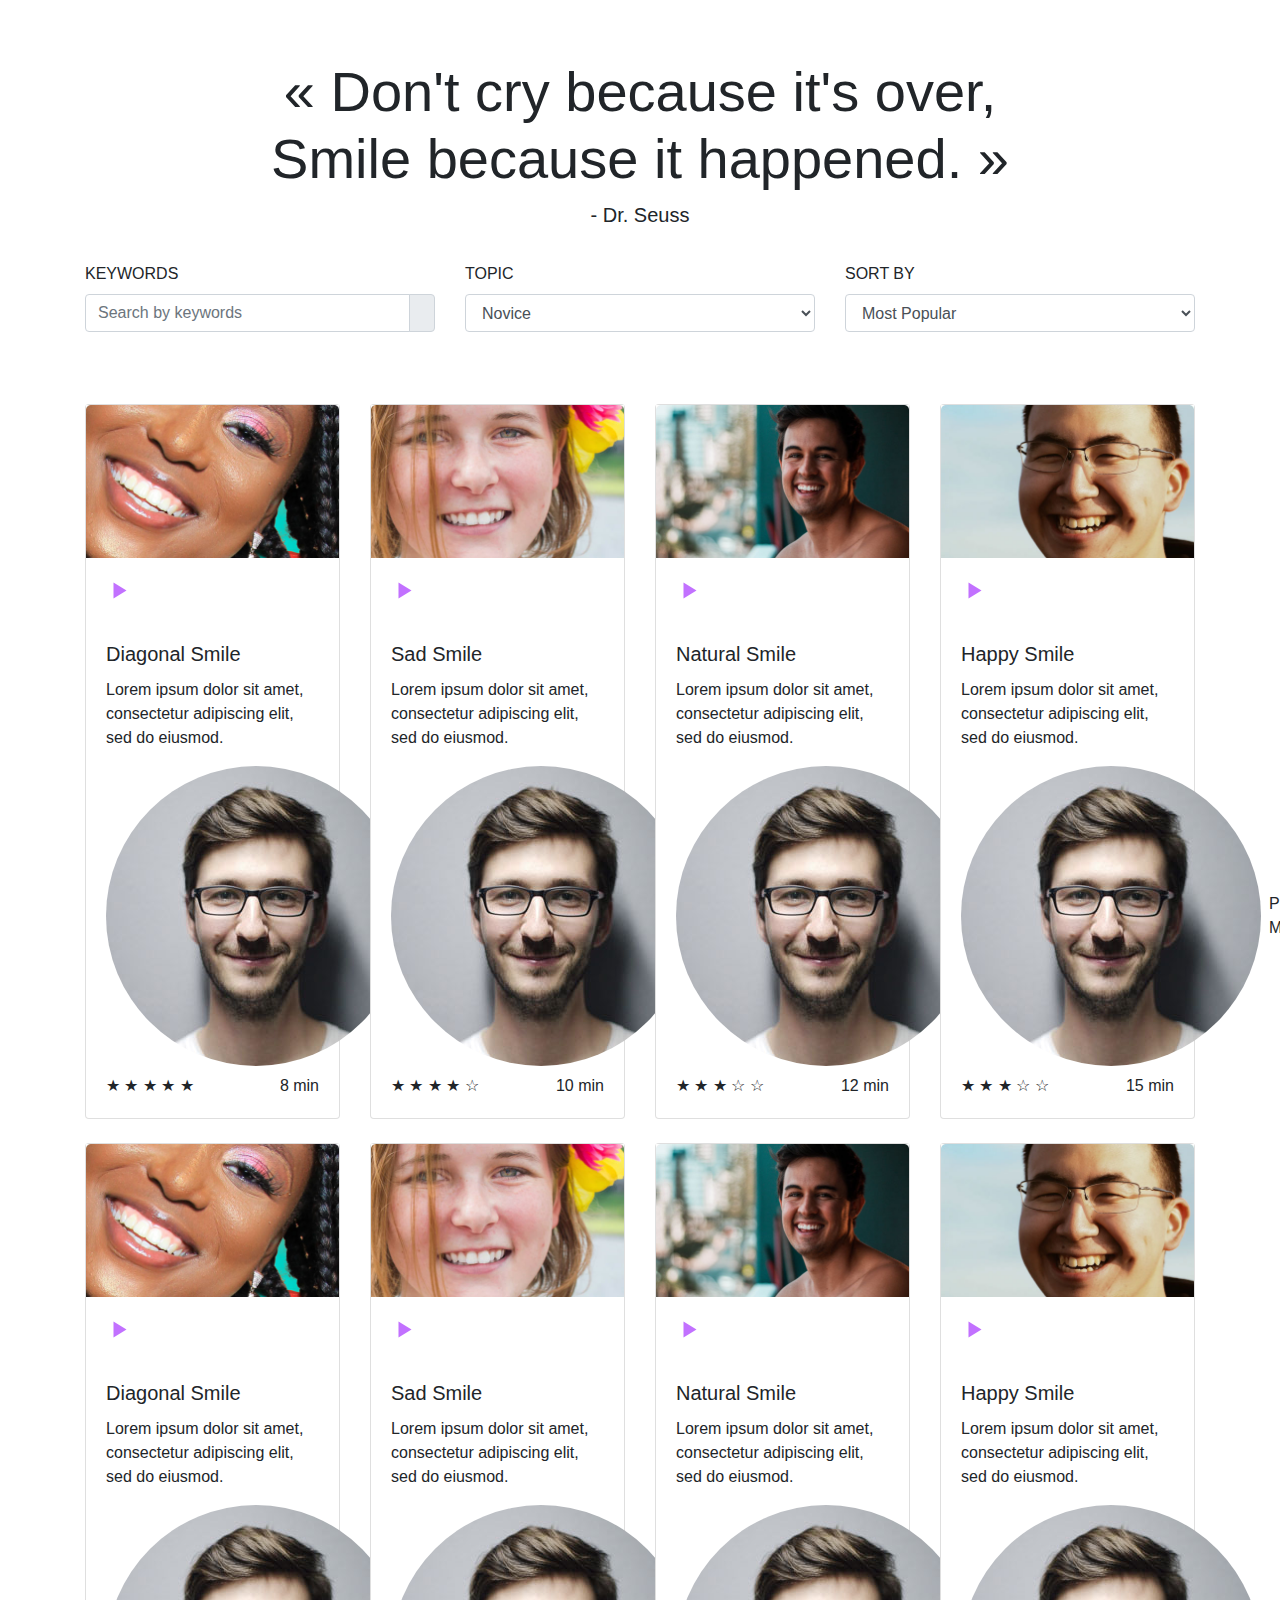
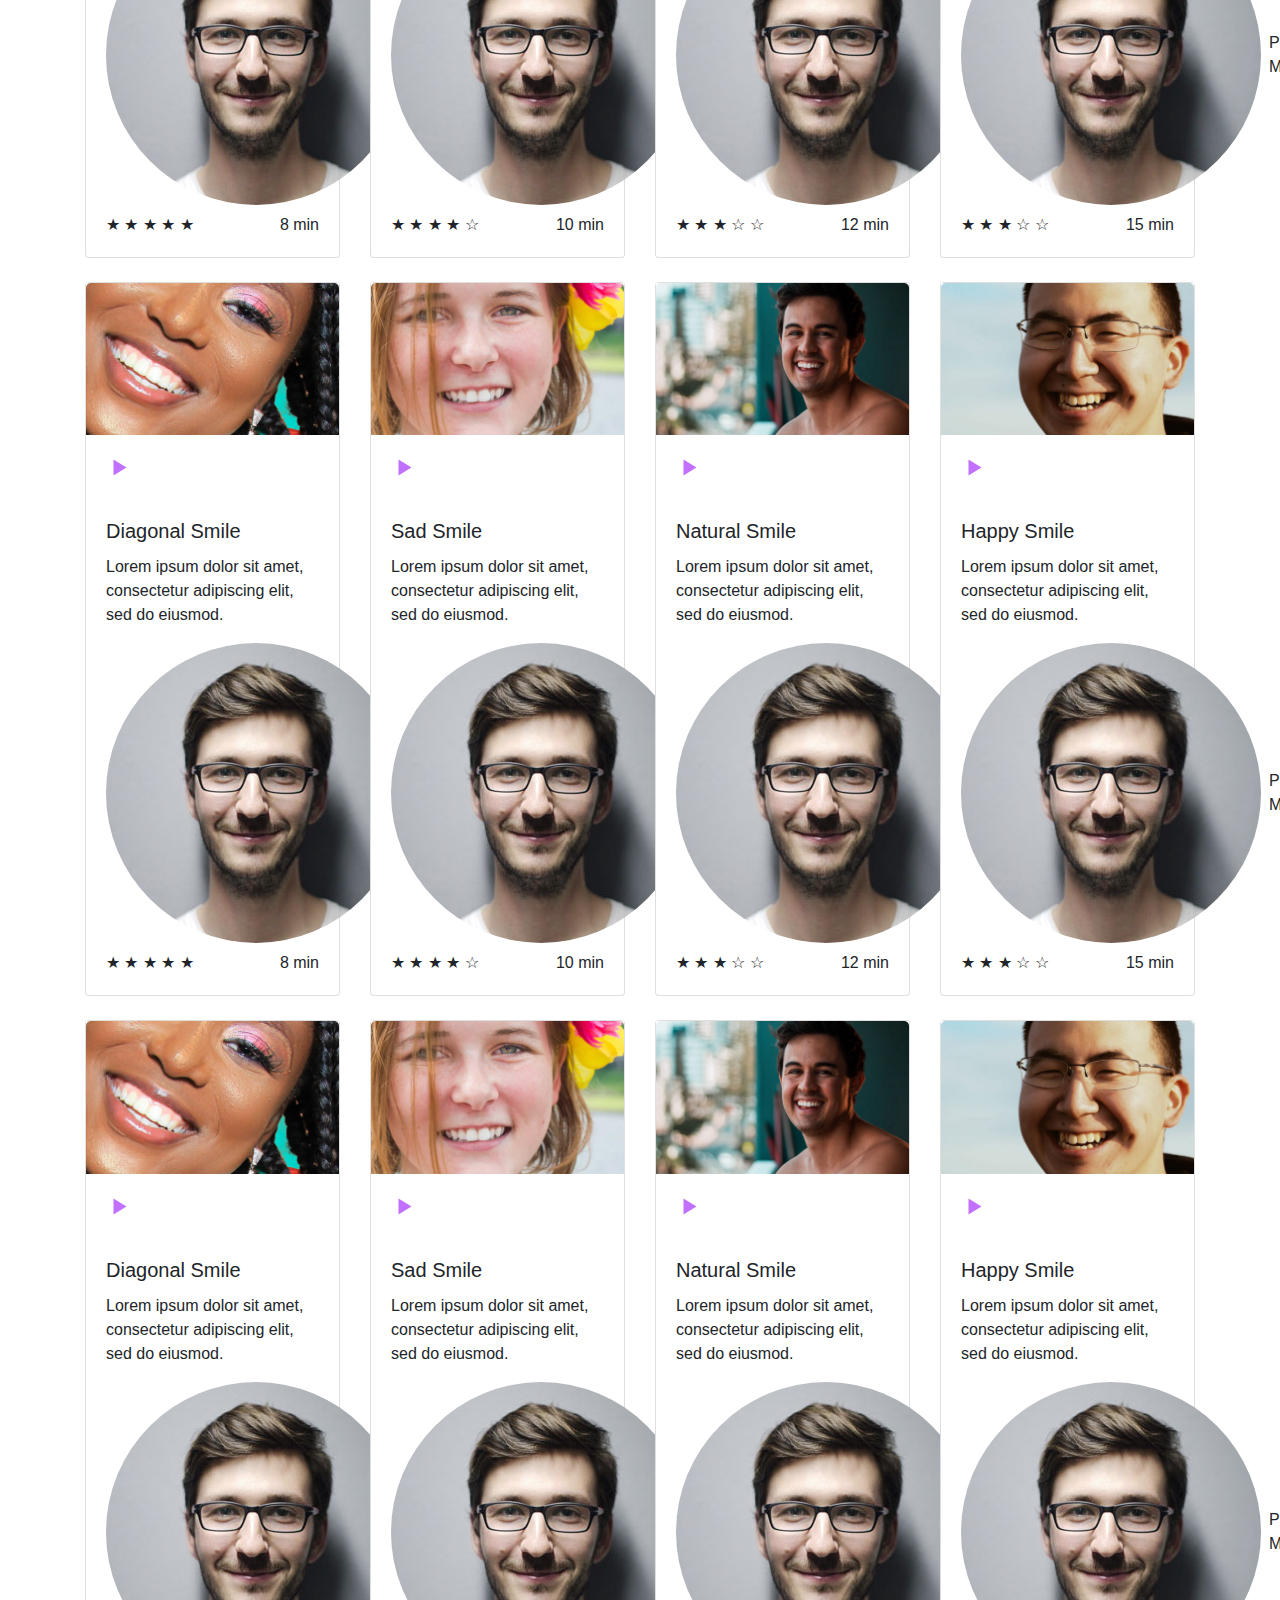
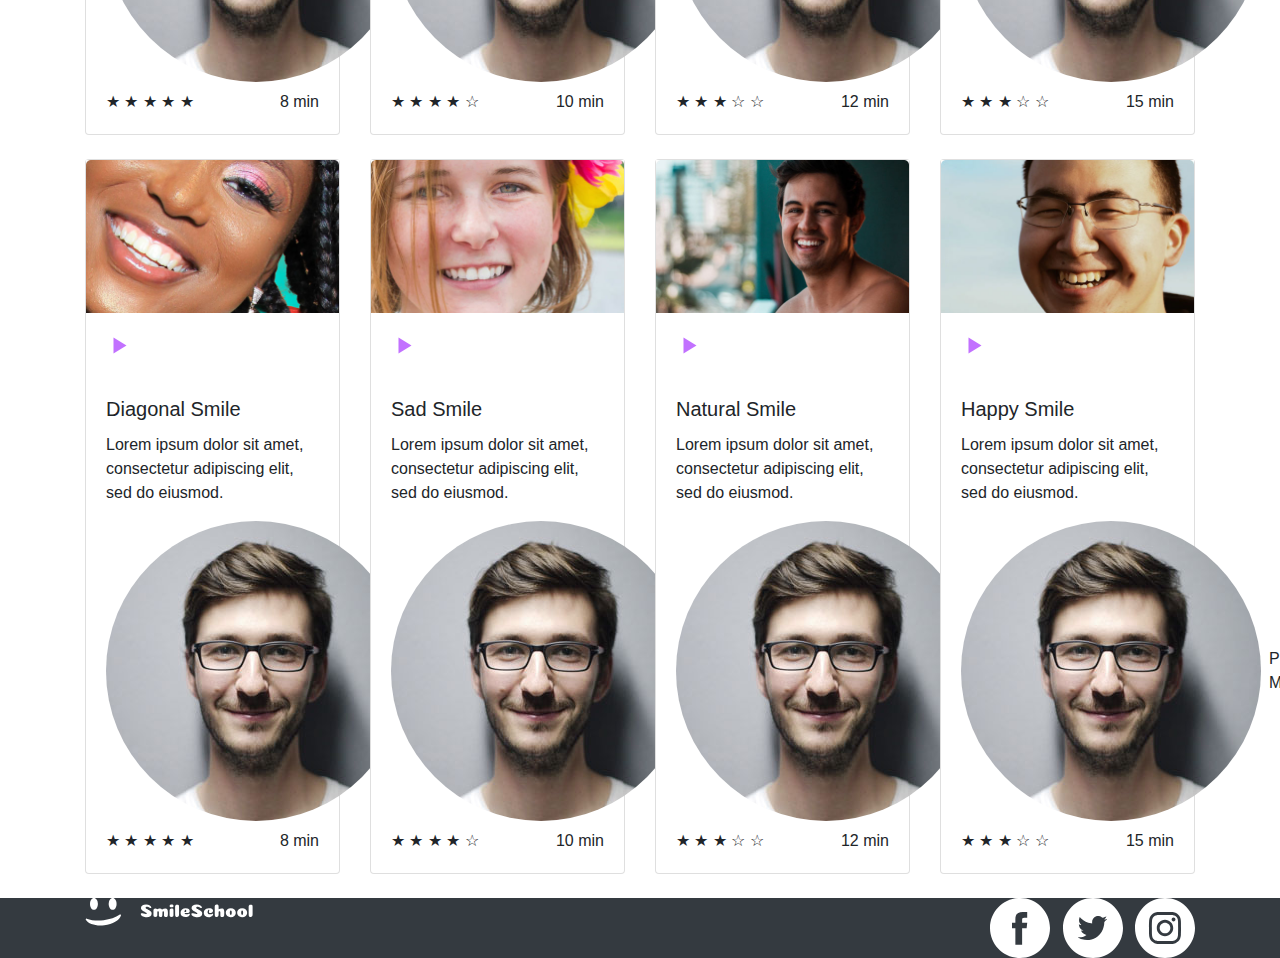
==== courses.html @ 04b97033 "updated index, css, and pricing page" ====
<!DOCTYPE html>
<html lang="en">
  <head>
    <meta charset="UTF-8" />
    <meta name="viewport" content="width=device-width, initial-scale=1.0" />
    <link
      href="https://stackpath.bootstrapcdn.com/bootstrap/4.5.2/css/bootstrap.min.css"
      rel="stylesheet"
    />
    <link rel="stylesheet" href="dist/styles.css" />
    <title>Courses</title>
  </head>
  <body>
    <!-- Header Section -->
    <nav class="navbar navbar-expand-lg navbar-dark navbar-transparent w-100">
      <div class="container">
        <a class="navbar-brand" href="index.html">
          <img src="assets/img/logo.svg" alt="Logo" class="logo" />
        </a>
        <button
          class="navbar-toggler"
          type="button"
          data-toggle="collapse"
          data-target="#navbarNav"
          aria-controls="navbarNav"
          aria-expanded="false"
          aria-label="Toggle navigation"
        >
          <span class="navbar-toggler-icon"></span>
        </button>
        <div
          class="collapse navbar-collapse justify-content-end"
          id="navbarNav"
        >
          <ul class="navbar-nav">
            <li class="nav-item">
              <a class="nav-link" href="courses.html">COURSES</a>
            </li>
            <li class="nav-item">
              <a class="nav-link" href="pricing.html">PRICING</a>
            </li>
            <li class="nav-item">
              <a class="nav-link" href="login.html">LOGIN</a>
            </li>
          </ul>
        </div>
      </div>
    </nav>

    <!-- Hero Section -->
    <div class="hero-section-courses text-center">
      <div
        class="hero-background-courses"
        style="background-image: url('assets/img/courses-hero.png')"
      ></div>
      <div class="hero-content">
        <h1 class="display-4 wrap-quote">
          « Don't cry because it's over,<br class="d-none d-md-block" />
          <span class="highlight">Smile</span> because it happened. »
        </h1>
        <p class="lead">- Dr. Seuss</p>
      </div>
    </div>

    <section class="search-section py-3">
      <div class="container">
        <div class="row justify-content-center">
          <div class="col-md-4 mb-2">
            <label class="search-label text-left">KEYWORDS</label>
            <div class="input-group">
              <input
                type="text"
                class="form-control search-input"
                placeholder="Search by keywords"
              />
              <div class="input-group-append">
                <span class="input-group-text">
                  <i class="fa fa-search"></i>
                </span>
              </div>
            </div>
          </div>
          <div class="col-md-4 mb-2">
            <label class="search-label text-left">TOPIC</label>
            <select class="form-control search-input">
              <option value="novice">Novice</option>
              <!-- Add more options as needed -->
            </select>
          </div>
          <div class="col-md-4 mb-2">
            <label class="search-label text-left">SORT BY</label>
            <select class="form-control search-input">
              <option value="most-popular">Most Popular</option>
              <!-- Add more options as needed -->
            </select>
          </div>
        </div>
      </div>
    </section>

    <!-- Main Content -->
    <div class="container mt-5">
      <!-- Row 1 -->
      <div class="row">
        <!-- Card 1 -->
        <div class="col-md-3">
          <div class="card course-card mb-4">
            <div class="card-img-top position-relative">
              <img
                src="assets/img/thumbnail_4.jpg"
                alt="Course Image"
                class="img-fluid"
              />
              <a href="play-link.html" class="play-button">
                <img
                  src="assets/img/play.svg"
                  alt="Play Button"
                  class="img-fluid"
                />
              </a>
            </div>
            <div class="card-body">
              <h5 class="card-title">Diagonal Smile</h5>
              <p class="card-text">
                Lorem ipsum dolor sit amet, consectetur adipiscing elit, sed do
                eiusmod.
              </p>
              <div class="d-flex align-items-center justify-content-between">
                <div class="d-flex align-items-center">
                  <img
                    src="assets/img/profile_1.jpg"
                    alt="Author Image"
                    class="author-img rounded-circle"
                  />
                  <span class="author-name ml-2">Phillip Massey</span>
                </div>
              </div>
              <div
                class="d-flex align-items-center justify-content-between mt-2"
              >
                <div class="star-rating">
                  <div class="d-inline purple-star">&#9733;</div>
                  <div class="d-inline purple-star">&#9733;</div>
                  <div class="d-inline purple-star">&#9733;</div>
                  <div class="d-inline purple-star">&#9733;</div>
                  <div class="d-inline purple-star">&#9733;</div>
                </div>
                <span class="duration ml-2">8 min</span>
              </div>
            </div>
          </div>
        </div>
        <!-- Card 2 -->
        <div class="col-md-3">
          <div class="card course-card mb-4">
            <div class="card-img-top position-relative">
              <img
                src="assets/img/thumbnail_3.jpg"
                alt="Course Image"
                class="img-fluid"
              />
              <a href="play-link.html" class="play-button">
                <img
                  src="assets/img/play.svg"
                  alt="Play Button"
                  class="img-fluid"
                />
              </a>
            </div>
            <div class="card-body">
              <h5 class="card-title">Sad Smile</h5>
              <p class="card-text">
                Lorem ipsum dolor sit amet, consectetur adipiscing elit, sed do
                eiusmod.
              </p>
              <div class="d-flex align-items-center justify-content-between">
                <div class="d-flex align-items-center">
                  <img
                    src="assets/img/profile_1.jpg"
                    alt="Author Image"
                    class="author-img rounded-circle"
                  />
                  <span class="author-name ml-2">Phillip Massey</span>
                </div>
              </div>
              <div
                class="d-flex align-items-center justify-content-between mt-2"
              >
                <div class="star-rating">
                  <div class="d-inline purple-star">&#9733;</div>
                  <div class="d-inline purple-star">&#9733;</div>
                  <div class="d-inline purple-star">&#9733;</div>
                  <div class="d-inline purple-star">&#9733;</div>
                  <div class="d-inline purple-star">&#9734;</div>
                </div>
                <span class="duration ml-2">10 min</span>
              </div>
            </div>
          </div>
        </div>
        <!-- Card 3 -->
        <div class="col-md-3">
          <div class="card course-card mb-4">
            <div class="card-img-top position-relative">
              <img
                src="assets/img/thumbnail_1.jpg"
                alt="Course Image"
                class="img-fluid"
              />
              <a href="play-link.html" class="play-button">
                <img
                  src="assets/img/play.svg"
                  alt="Play Button"
                  class="img-fluid"
                />
              </a>
            </div>
            <div class="card-body">
              <h5 class="card-title">Natural Smile</h5>
              <p class="card-text">
                Lorem ipsum dolor sit amet, consectetur adipiscing elit, sed do
                eiusmod.
              </p>
              <div class="d-flex align-items-center justify-content-between">
                <div class="d-flex align-items-center">
                  <img
                    src="assets/img/profile_1.jpg"
                    alt="Author Image"
                    class="author-img rounded-circle"
                  />
                  <span class="author-name ml-2">Phillip Massey</span>
                </div>
              </div>
              <div
                class="d-flex align-items-center justify-content-between mt-2"
              >
                <div class="star-rating">
                  <div class="d-inline purple-star">&#9733;</div>
                  <div class="d-inline purple-star">&#9733;</div>
                  <div class="d-inline purple-star">&#9733;</div>
                  <div class="d-inline purple-star">&#9734;</div>
                  <div class="d-inline purple-star">&#9734;</div>
                </div>
                <span class="duration ml-2">12 min</span>
              </div>
            </div>
          </div>
        </div>
        <!-- Card 4 -->
        <div class="col-md-3">
          <div class="card course-card mb-4">
            <div class="card-img-top position-relative">
              <img
                src="assets/img/thumbnail_2.jpg"
                alt="Course Image"
                class="img-fluid"
              />
              <a href="play-link.html" class="play-button">
                <img
                  src="assets/img/play.svg"
                  alt="Play Button"
                  class="img-fluid"
                />
              </a>
            </div>
            <div class="card-body">
              <h5 class="card-title">Happy Smile</h5>
              <p class="card-text">
                Lorem ipsum dolor sit amet, consectetur adipiscing elit, sed do
                eiusmod.
              </p>
              <div class="d-flex align-items-center justify-content-between">
                <div class="d-flex align-items-center">
                  <img
                    src="assets/img/profile_1.jpg"
                    alt="Author Image"
                    class="author-img rounded-circle"
                  />
                  <span class="author-name ml-2">Phillip Massey</span>
                </div>
              </div>
              <div
                class="d-flex align-items-center justify-content-between mt-2"
              >
                <div class="star-rating">
                  <div class="d-inline purple-star">&#9733;</div>
                  <div class="d-inline purple-star">&#9733;</div>
                  <div class="d-inline purple-star">&#9733;</div>
                  <div class="d-inline purple-star">&#9734;</div>
                  <div class="d-inline purple-star">&#9734;</div>
                </div>
                <span class="duration ml-2">15 min</span>
              </div>
            </div>
          </div>
        </div>
      </div>
      <!-- Repeat for additional rows -->
      <!-- Row 2 -->
      <div class="row">
        <!-- Card 1 -->
        <div class="col-md-3">
          <div class="card course-card mb-4">
            <div class="card-img-top position-relative">
              <img
                src="assets/img/thumbnail_4.jpg"
                alt="Course Image"
                class="img-fluid"
              />
              <a href="play-link.html" class="play-button">
                <img
                  src="assets/img/play.svg"
                  alt="Play Button"
                  class="img-fluid"
                />
              </a>
            </div>
            <div class="card-body">
              <h5 class="card-title">Diagonal Smile</h5>
              <p class="card-text">
                Lorem ipsum dolor sit amet, consectetur adipiscing elit, sed do
                eiusmod.
              </p>
              <div class="d-flex align-items-center justify-content-between">
                <div class="d-flex align-items-center">
                  <img
                    src="assets/img/profile_1.jpg"
                    alt="Author Image"
                    class="author-img rounded-circle"
                  />
                  <span class="author-name ml-2">Phillip Massey</span>
                </div>
              </div>
              <div
                class="d-flex align-items-center justify-content-between mt-2"
              >
                <div class="star-rating">
                  <div class="d-inline purple-star">&#9733;</div>
                  <div class="d-inline purple-star">&#9733;</div>
                  <div class="d-inline purple-star">&#9733;</div>
                  <div class="d-inline purple-star">&#9733;</div>
                  <div class="d-inline purple-star">&#9733;</div>
                </div>
                <span class="duration ml-2">8 min</span>
              </div>
            </div>
          </div>
        </div>
        <!-- Card 2 -->
        <div class="col-md-3">
          <div class="card course-card mb-4">
            <div class="card-img-top position-relative">
              <img
                src="assets/img/thumbnail_3.jpg"
                alt="Course Image"
                class="img-fluid"
              />
              <a href="play-link.html" class="play-button">
                <img
                  src="assets/img/play.svg"
                  alt="Play Button"
                  class="img-fluid"
                />
              </a>
            </div>
            <div class="card-body">
              <h5 class="card-title">Sad Smile</h5>
              <p class="card-text">
                Lorem ipsum dolor sit amet, consectetur adipiscing elit, sed do
                eiusmod.
              </p>
              <div class="d-flex align-items-center justify-content-between">
                <div class="d-flex align-items-center">
                  <img
                    src="assets/img/profile_1.jpg"
                    alt="Author Image"
                    class="author-img rounded-circle"
                  />
                  <span class="author-name ml-2">Phillip Massey</span>
                </div>
              </div>
              <div
                class="d-flex align-items-center justify-content-between mt-2"
              >
                <div class="star-rating">
                  <div class="d-inline purple-star">&#9733;</div>
                  <div class="d-inline purple-star">&#9733;</div>
                  <div class="d-inline purple-star">&#9733;</div>
                  <div class="d-inline purple-star">&#9733;</div>
                  <div class="d-inline purple-star">&#9734;</div>
                </div>
                <span class="duration ml-2">10 min</span>
              </div>
            </div>
          </div>
        </div>
        <!-- Card 3 -->
        <div class="col-md-3">
          <div class="card course-card mb-4">
            <div class="card-img-top position-relative">
              <img
                src="assets/img/thumbnail_1.jpg"
                alt="Course Image"
                class="img-fluid"
              />
              <a href="play-link.html" class="play-button">
                <img
                  src="assets/img/play.svg"
                  alt="Play Button"
                  class="img-fluid"
                />
              </a>
            </div>
            <div class="card-body">
              <h5 class="card-title">Natural Smile</h5>
              <p class="card-text">
                Lorem ipsum dolor sit amet, consectetur adipiscing elit, sed do
                eiusmod.
              </p>
              <div class="d-flex align-items-center justify-content-between">
                <div class="d-flex align-items-center">
                  <img
                    src="assets/img/profile_1.jpg"
                    alt="Author Image"
                    class="author-img rounded-circle"
                  />
                  <span class="author-name ml-2">Phillip Massey</span>
                </div>
              </div>
              <div
                class="d-flex align-items-center justify-content-between mt-2"
              >
                <div class="star-rating">
                  <div class="d-inline purple-star">&#9733;</div>
                  <div class="d-inline purple-star">&#9733;</div>
                  <div class="d-inline purple-star">&#9733;</div>
                  <div class="d-inline purple-star">&#9734;</div>
                  <div class="d-inline purple-star">&#9734;</div>
                </div>
                <span class="duration ml-2">12 min</span>
              </div>
            </div>
          </div>
        </div>
        <!-- Card 4 -->
        <div class="col-md-3">
          <div class="card course-card mb-4">
            <div class="card-img-top position-relative">
              <img
                src="assets/img/thumbnail_2.jpg"
                alt="Course Image"
                class="img-fluid"
              />
              <a href="play-link.html" class="play-button">
                <img
                  src="assets/img/play.svg"
                  alt="Play Button"
                  class="img-fluid"
                />
              </a>
            </div>
            <div class="card-body">
              <h5 class="card-title">Happy Smile</h5>
              <p class="card-text">
                Lorem ipsum dolor sit amet, consectetur adipiscing elit, sed do
                eiusmod.
              </p>
              <div class="d-flex align-items-center justify-content-between">
                <div class="d-flex align-items-center">
                  <img
                    src="assets/img/profile_1.jpg"
                    alt="Author Image"
                    class="author-img rounded-circle"
                  />
                  <span class="author-name ml-2">Phillip Massey</span>
                </div>
              </div>
              <div
                class="d-flex align-items-center justify-content-between mt-2"
              >
                <div class="star-rating">
                  <div class="d-inline purple-star">&#9733;</div>
                  <div class="d-inline purple-star">&#9733;</div>
                  <div class="d-inline purple-star">&#9733;</div>
                  <div class="d-inline purple-star">&#9734;</div>
                  <div class="d-inline purple-star">&#9734;</div>
                </div>
                <span class="duration ml-2">15 min</span>
              </div>
            </div>
          </div>
        </div>
      </div>
      <!-- Row 3 -->
      <div class="row">
        <!-- Card 1 -->
        <div class="col-md-3">
          <div class="card course-card mb-4">
            <div class="card-img-top position-relative">
              <img
                src="assets/img/thumbnail_4.jpg"
                alt="Course Image"
                class="img-fluid"
              />
              <a href="play-link.html" class="play-button">
                <img
                  src="assets/img/play.svg"
                  alt="Play Button"
                  class="img-fluid"
                />
              </a>
            </div>
            <div class="card-body">
              <h5 class="card-title">Diagonal Smile</h5>
              <p class="card-text">
                Lorem ipsum dolor sit amet, consectetur adipiscing elit, sed do
                eiusmod.
              </p>
              <div class="d-flex align-items-center justify-content-between">
                <div class="d-flex align-items-center">
                  <img
                    src="assets/img/profile_1.jpg"
                    alt="Author Image"
                    class="author-img rounded-circle"
                  />
                  <span class="author-name ml-2">Phillip Massey</span>
                </div>
              </div>
              <div
                class="d-flex align-items-center justify-content-between mt-2"
              >
                <div class="star-rating">
                  <div class="d-inline purple-star">&#9733;</div>
                  <div class="d-inline purple-star">&#9733;</div>
                  <div class="d-inline purple-star">&#9733;</div>
                  <div class="d-inline purple-star">&#9733;</div>
                  <div class="d-inline purple-star">&#9733;</div>
                </div>
                <span class="duration ml-2">8 min</span>
              </div>
            </div>
          </div>
        </div>
        <!-- Card 2 -->
        <div class="col-md-3">
          <div class="card course-card mb-4">
            <div class="card-img-top position-relative">
              <img
                src="assets/img/thumbnail_3.jpg"
                alt="Course Image"
                class="img-fluid"
              />
              <a href="play-link.html" class="play-button">
                <img
                  src="assets/img/play.svg"
                  alt="Play Button"
                  class="img-fluid"
                />
              </a>
            </div>
            <div class="card-body">
              <h5 class="card-title">Sad Smile</h5>
              <p class="card-text">
                Lorem ipsum dolor sit amet, consectetur adipiscing elit, sed do
                eiusmod.
              </p>
              <div class="d-flex align-items-center justify-content-between">
                <div class="d-flex align-items-center">
                  <img
                    src="assets/img/profile_1.jpg"
                    alt="Author Image"
                    class="author-img rounded-circle"
                  />
                  <span class="author-name ml-2">Phillip Massey</span>
                </div>
              </div>
              <div
                class="d-flex align-items-center justify-content-between mt-2"
              >
                <div class="star-rating">
                  <div class="d-inline purple-star">&#9733;</div>
                  <div class="d-inline purple-star">&#9733;</div>
                  <div class="d-inline purple-star">&#9733;</div>
                  <div class="d-inline purple-star">&#9733;</div>
                  <div class="d-inline purple-star">&#9734;</div>
                </div>
                <span class="duration ml-2">10 min</span>
              </div>
            </div>
          </div>
        </div>
        <!-- Card 3 -->
        <div class="col-md-3">
          <div class="card course-card mb-4">
            <div class="card-img-top position-relative">
              <img
                src="assets/img/thumbnail_1.jpg"
                alt="Course Image"
                class="img-fluid"
              />
              <a href="play-link.html" class="play-button">
                <img
                  src="assets/img/play.svg"
                  alt="Play Button"
                  class="img-fluid"
                />
              </a>
            </div>
            <div class="card-body">
              <h5 class="card-title">Natural Smile</h5>
              <p class="card-text">
                Lorem ipsum dolor sit amet, consectetur adipiscing elit, sed do
                eiusmod.
              </p>
              <div class="d-flex align-items-center justify-content-between">
                <div class="d-flex align-items-center">
                  <img
                    src="assets/img/profile_1.jpg"
                    alt="Author Image"
                    class="author-img rounded-circle"
                  />
                  <span class="author-name ml-2">Phillip Massey</span>
                </div>
              </div>
              <div
                class="d-flex align-items-center justify-content-between mt-2"
              >
                <div class="star-rating">
                  <div class="d-inline purple-star">&#9733;</div>
                  <div class="d-inline purple-star">&#9733;</div>
                  <div class="d-inline purple-star">&#9733;</div>
                  <div class="d-inline purple-star">&#9734;</div>
                  <div class="d-inline purple-star">&#9734;</div>
                </div>
                <span class="duration ml-2">12 min</span>
              </div>
            </div>
          </div>
        </div>
        <!-- Card 4 -->
        <div class="col-md-3">
          <div class="card course-card mb-4">
            <div class="card-img-top position-relative">
              <img
                src="assets/img/thumbnail_2.jpg"
                alt="Course Image"
                class="img-fluid"
              />
              <a href="play-link.html" class="play-button">
                <img
                  src="assets/img/play.svg"
                  alt="Play Button"
                  class="img-fluid"
                />
              </a>
            </div>
            <div class="card-body">
              <h5 class="card-title">Happy Smile</h5>
              <p class="card-text">
                Lorem ipsum dolor sit amet, consectetur adipiscing elit, sed do
                eiusmod.
              </p>
              <div class="d-flex align-items-center justify-content-between">
                <div class="d-flex align-items-center">
                  <img
                    src="assets/img/profile_1.jpg"
                    alt="Author Image"
                    class="author-img rounded-circle"
                  />
                  <span class="author-name ml-2">Phillip Massey</span>
                </div>
              </div>
              <div
                class="d-flex align-items-center justify-content-between mt-2"
              >
                <div class="star-rating">
                  <div class="d-inline purple-star">&#9733;</div>
                  <div class="d-inline purple-star">&#9733;</div>
                  <div class="d-inline purple-star">&#9733;</div>
                  <div class="d-inline purple-star">&#9734;</div>
                  <div class="d-inline purple-star">&#9734;</div>
                </div>
                <span class="duration ml-2">15 min</span>
              </div>
            </div>
          </div>
        </div>
      </div>
      <!-- Row 4 -->
      <div class="row">
        <!-- Card 1 -->
        <div class="col-md-3">
          <div class="card course-card mb-4">
            <div class="card-img-top position-relative">
              <img
                src="assets/img/thumbnail_4.jpg"
                alt="Course Image"
                class="img-fluid"
              />
              <a href="play-link.html" class="play-button">
                <img
                  src="assets/img/play.svg"
                  alt="Play Button"
                  class="img-fluid"
                />
              </a>
            </div>
            <div class="card-body">
              <h5 class="card-title">Diagonal Smile</h5>
              <p class="card-text">
                Lorem ipsum dolor sit amet, consectetur adipiscing elit, sed do
                eiusmod.
              </p>
              <div class="d-flex align-items-center justify-content-between">
                <div class="d-flex align-items-center">
                  <img
                    src="assets/img/profile_1.jpg"
                    alt="Author Image"
                    class="author-img rounded-circle"
                  />
                  <span class="author-name ml-2">Phillip Massey</span>
                </div>
              </div>
              <div
                class="d-flex align-items-center justify-content-between mt-2"
              >
                <div class="star-rating">
                  <div class="d-inline purple-star">&#9733;</div>
                  <div class="d-inline purple-star">&#9733;</div>
                  <div class="d-inline purple-star">&#9733;</div>
                  <div class="d-inline purple-star">&#9733;</div>
                  <div class="d-inline purple-star">&#9733;</div>
                </div>
                <span class="duration ml-2">8 min</span>
              </div>
            </div>
          </div>
        </div>
        <!-- Card 2 -->
        <div class="col-md-3">
          <div class="card course-card mb-4">
            <div class="card-img-top position-relative">
              <img
                src="assets/img/thumbnail_3.jpg"
                alt="Course Image"
                class="img-fluid"
              />
              <a href="play-link.html" class="play-button">
                <img
                  src="assets/img/play.svg"
                  alt="Play Button"
                  class="img-fluid"
                />
              </a>
            </div>
            <div class="card-body">
              <h5 class="card-title">Sad Smile</h5>
              <p class="card-text">
                Lorem ipsum dolor sit amet, consectetur adipiscing elit, sed do
                eiusmod.
              </p>
              <div class="d-flex align-items-center justify-content-between">
                <div class="d-flex align-items-center">
                  <img
                    src="assets/img/profile_1.jpg"
                    alt="Author Image"
                    class="author-img rounded-circle"
                  />
                  <span class="author-name ml-2">Phillip Massey</span>
                </div>
              </div>
              <div
                class="d-flex align-items-center justify-content-between mt-2"
              >
                <div class="star-rating">
                  <div class="d-inline purple-star">&#9733;</div>
                  <div class="d-inline purple-star">&#9733;</div>
                  <div class="d-inline purple-star">&#9733;</div>
                  <div class="d-inline purple-star">&#9733;</div>
                  <div class="d-inline purple-star">&#9734;</div>
                </div>
                <span class="duration ml-2">10 min</span>
              </div>
            </div>
          </div>
        </div>
        <!-- Card 3 -->
        <div class="col-md-3">
          <div class="card course-card mb-4">
            <div class="card-img-top position-relative">
              <img
                src="assets/img/thumbnail_1.jpg"
                alt="Course Image"
                class="img-fluid"
              />
              <a href="play-link.html" class="play-button">
                <img
                  src="assets/img/play.svg"
                  alt="Play Button"
                  class="img-fluid"
                />
              </a>
            </div>
            <div class="card-body">
              <h5 class="card-title">Natural Smile</h5>
              <p class="card-text">
                Lorem ipsum dolor sit amet, consectetur adipiscing elit, sed do
                eiusmod.
              </p>
              <div class="d-flex align-items-center justify-content-between">
                <div class="d-flex align-items-center">
                  <img
                    src="assets/img/profile_1.jpg"
                    alt="Author Image"
                    class="author-img rounded-circle"
                  />
                  <span class="author-name ml-2">Phillip Massey</span>
                </div>
              </div>
              <div
                class="d-flex align-items-center justify-content-between mt-2"
              >
                <div class="star-rating">
                  <div class="d-inline purple-star">&#9733;</div>
                  <div class="d-inline purple-star">&#9733;</div>
                  <div class="d-inline purple-star">&#9733;</div>
                  <div class="d-inline purple-star">&#9734;</div>
                  <div class="d-inline purple-star">&#9734;</div>
                </div>
                <span class="duration ml-2">12 min</span>
              </div>
            </div>
          </div>
        </div>
        <!-- Card 4 -->
        <div class="col-md-3">
          <div class="card course-card mb-4">
            <div class="card-img-top position-relative">
              <img
                src="assets/img/thumbnail_2.jpg"
                alt="Course Image"
                class="img-fluid"
              />
              <a href="play-link.html" class="play-button">
                <img
                  src="assets/img/play.svg"
                  alt="Play Button"
                  class="img-fluid"
                />
              </a>
            </div>
            <div class="card-body">
              <h5 class="card-title">Happy Smile</h5>
              <p class="card-text">
                Lorem ipsum dolor sit amet, consectetur adipiscing elit, sed do
                eiusmod.
              </p>
              <div class="d-flex align-items-center justify-content-between">
                <div class="d-flex align-items-center">
                  <img
                    src="assets/img/profile_1.jpg"
                    alt="Author Image"
                    class="author-img rounded-circle"
                  />
                  <span class="author-name ml-2">Phillip Massey</span>
                </div>
              </div>
              <div
                class="d-flex align-items-center justify-content-between mt-2"
              >
                <div class="star-rating">
                  <div class="d-inline purple-star">&#9733;</div>
                  <div class="d-inline purple-star">&#9733;</div>
                  <div class="d-inline purple-star">&#9733;</div>
                  <div class="d-inline purple-star">&#9734;</div>
                  <div class="d-inline purple-star">&#9734;</div>
                </div>
                <span class="duration ml-2">15 min</span>
              </div>
            </div>
          </div>
        </div>
      </div>
      <!-- Row 5 -->
      <div class="row">
        <!-- Card 1 -->
        <div class="col-md-3">
          <div class="card course-card mb-4">
            <div class="card-img-top position-relative">
              <img
                src="assets/img/thumbnail_4.jpg"
                alt="Course Image"
                class="img-fluid"
              />
              <a href="play-link.html" class="play-button">
                <img
                  src="assets/img/play.svg"
                  alt="Play Button"
                  class="img-fluid"
                />
              </a>
            </div>
            <div class="card-body">
              <h5 class="card-title">Diagonal Smile</h5>
              <p class="card-text">
                Lorem ipsum dolor sit amet, consectetur adipiscing elit, sed do
                eiusmod.
              </p>
              <div class="d-flex align-items-center justify-content-between">
                <div class="d-flex align-items-center">
                  <img
                    src="assets/img/profile_1.jpg"
                    alt="Author Image"
                    class="author-img rounded-circle"
                  />
                  <span class="author-name ml-2">Phillip Massey</span>
                </div>
              </div>
              <div
                class="d-flex align-items-center justify-content-between mt-2"
              >
                <div class="star-rating">
                  <div class="d-inline purple-star">&#9733;</div>
                  <div class="d-inline purple-star">&#9733;</div>
                  <div class="d-inline purple-star">&#9733;</div>
                  <div class="d-inline purple-star">&#9733;</div>
                  <div class="d-inline purple-star">&#9733;</div>
                </div>
                <span class="duration ml-2">8 min</span>
              </div>
            </div>
          </div>
        </div>
        <!-- Card 2 -->
        <div class="col-md-3">
          <div class="card course-card mb-4">
            <div class="card-img-top position-relative">
              <img
                src="assets/img/thumbnail_3.jpg"
                alt="Course Image"
                class="img-fluid"
              />
              <a href="play-link.html" class="play-button">
                <img
                  src="assets/img/play.svg"
                  alt="Play Button"
                  class="img-fluid"
                />
              </a>
            </div>
            <div class="card-body">
              <h5 class="card-title">Sad Smile</h5>
              <p class="card-text">
                Lorem ipsum dolor sit amet, consectetur adipiscing elit, sed do
                eiusmod.
              </p>
              <div class="d-flex align-items-center justify-content-between">
                <div class="d-flex align-items-center">
                  <img
                    src="assets/img/profile_1.jpg"
                    alt="Author Image"
                    class="author-img rounded-circle"
                  />
                  <span class="author-name ml-2">Phillip Massey</span>
                </div>
              </div>
              <div
                class="d-flex align-items-center justify-content-between mt-2"
              >
                <div class="star-rating">
                  <div class="d-inline purple-star">&#9733;</div>
                  <div class="d-inline purple-star">&#9733;</div>
                  <div class="d-inline purple-star">&#9733;</div>
                  <div class="d-inline purple-star">&#9733;</div>
                  <div class="d-inline purple-star">&#9734;</div>
                </div>
                <span class="duration ml-2">10 min</span>
              </div>
            </div>
          </div>
        </div>
        <!-- Card 3 -->
        <div class="col-md-3">
          <div class="card course-card mb-4">
            <div class="card-img-top position-relative">
              <img
                src="assets/img/thumbnail_1.jpg"
                alt="Course Image"
                class="img-fluid"
              />
              <a href="play-link.html" class="play-button">
                <img
                  src="assets/img/play.svg"
                  alt="Play Button"
                  class="img-fluid"
                />
              </a>
            </div>
            <div class="card-body">
              <h5 class="card-title">Natural Smile</h5>
              <p class="card-text">
                Lorem ipsum dolor sit amet, consectetur adipiscing elit, sed do
                eiusmod.
              </p>
              <div class="d-flex align-items-center justify-content-between">
                <div class="d-flex align-items-center">
                  <img
                    src="assets/img/profile_1.jpg"
                    alt="Author Image"
                    class="author-img rounded-circle"
                  />
                  <span class="author-name ml-2">Phillip Massey</span>
                </div>
              </div>
              <div
                class="d-flex align-items-center justify-content-between mt-2"
              >
                <div class="star-rating">
                  <div class="d-inline purple-star">&#9733;</div>
                  <div class="d-inline purple-star">&#9733;</div>
                  <div class="d-inline purple-star">&#9733;</div>
                  <div class="d-inline purple-star">&#9734;</div>
                  <div class="d-inline purple-star">&#9734;</div>
                </div>
                <span class="duration ml-2">12 min</span>
              </div>
            </div>
          </div>
        </div>
        <!-- Card 4 -->
        <div class="col-md-3">
          <div class="card course-card mb-4">
            <div class="card-img-top position-relative">
              <img
                src="assets/img/thumbnail_2.jpg"
                alt="Course Image"
                class="img-fluid"
              />
              <a href="play-link.html" class="play-button">
                <img
                  src="assets/img/play.svg"
                  alt="Play Button"
                  class="img-fluid"
                />
              </a>
            </div>
            <div class="card-body">
              <h5 class="card-title">Happy Smile</h5>
              <p class="card-text">
                Lorem ipsum dolor sit amet, consectetur adipiscing elit, sed do
                eiusmod.
              </p>
              <div class="d-flex align-items-center justify-content-between">
                <div class="d-flex align-items-center">
                  <img
                    src="assets/img/profile_1.jpg"
                    alt="Author Image"
                    class="author-img rounded-circle"
                  />
                  <span class="author-name ml-2">Phillip Massey</span>
                </div>
              </div>
              <div
                class="d-flex align-items-center justify-content-between mt-2"
              >
                <div class="star-rating">
                  <div class="d-inline purple-star">&#9733;</div>
                  <div class="d-inline purple-star">&#9733;</div>
                  <div class="d-inline purple-star">&#9733;</div>
                  <div class="d-inline purple-star">&#9734;</div>
                  <div class="d-inline purple-star">&#9734;</div>
                </div>
                <span class="duration ml-2">15 min</span>
              </div>
            </div>
          </div>
        </div>
      </div>
    </div>

    <!-- Footer Section -->

    <footer class="bg-dark text-white custom-footer-padding">
      <div class="container">
        <div class="row">
          <div class="col-md-4 text-left">
            <a
              href="https://www.smileschool.com"
              class="footer-logo text-white d-flex align-items-center"
            >
              <img src="assets/img/logo.svg" alt="Logo" class="logo-img mr-2" />
            </a>
          </div>
          <div class="col-md-4 text-center">
            <p class="mb-0"></p>
          </div>
          <div class="col-md-4 text-right">
            <div class="social-icons">
              <a
                href="https://www.facebook.com/smileschool"
                class="text-white mr-2"
              >
                <img
                  src="assets/img/facebook.svg"
                  alt="Facebook"
                  class="social-img"
                />
              </a>
              <a
                href="https://www.twitter.com/smileschool"
                class="text-white mr-2"
              >
                <img
                  src="assets/img/twitter.svg"
                  alt="Twitter"
                  class="social-img"
                />
              </a>
              <a
                href="https://www.instagram.com/smileschool"
                class="text-white"
              >
                <img
                  src="assets/img/instagram.svg"
                  alt="Instagram"
                  class="social-img"
                />
              </a>
            </div>
          </div>
        </div>
      </div>
    </footer>

    <script src="https://code.jquery.com/jquery-3.2.1.slim.min.js"></script>
    <script src="https://cdnjs.cloudflare.com/ajax/libs/popper.js/1.11.0/umd/popper.min.js"></script>
    <script src="https://maxcdn.bootstrapcdn.com/bootstrap/4.0.0/js/bootstrap.min.js"></script>
  </body>
</html>
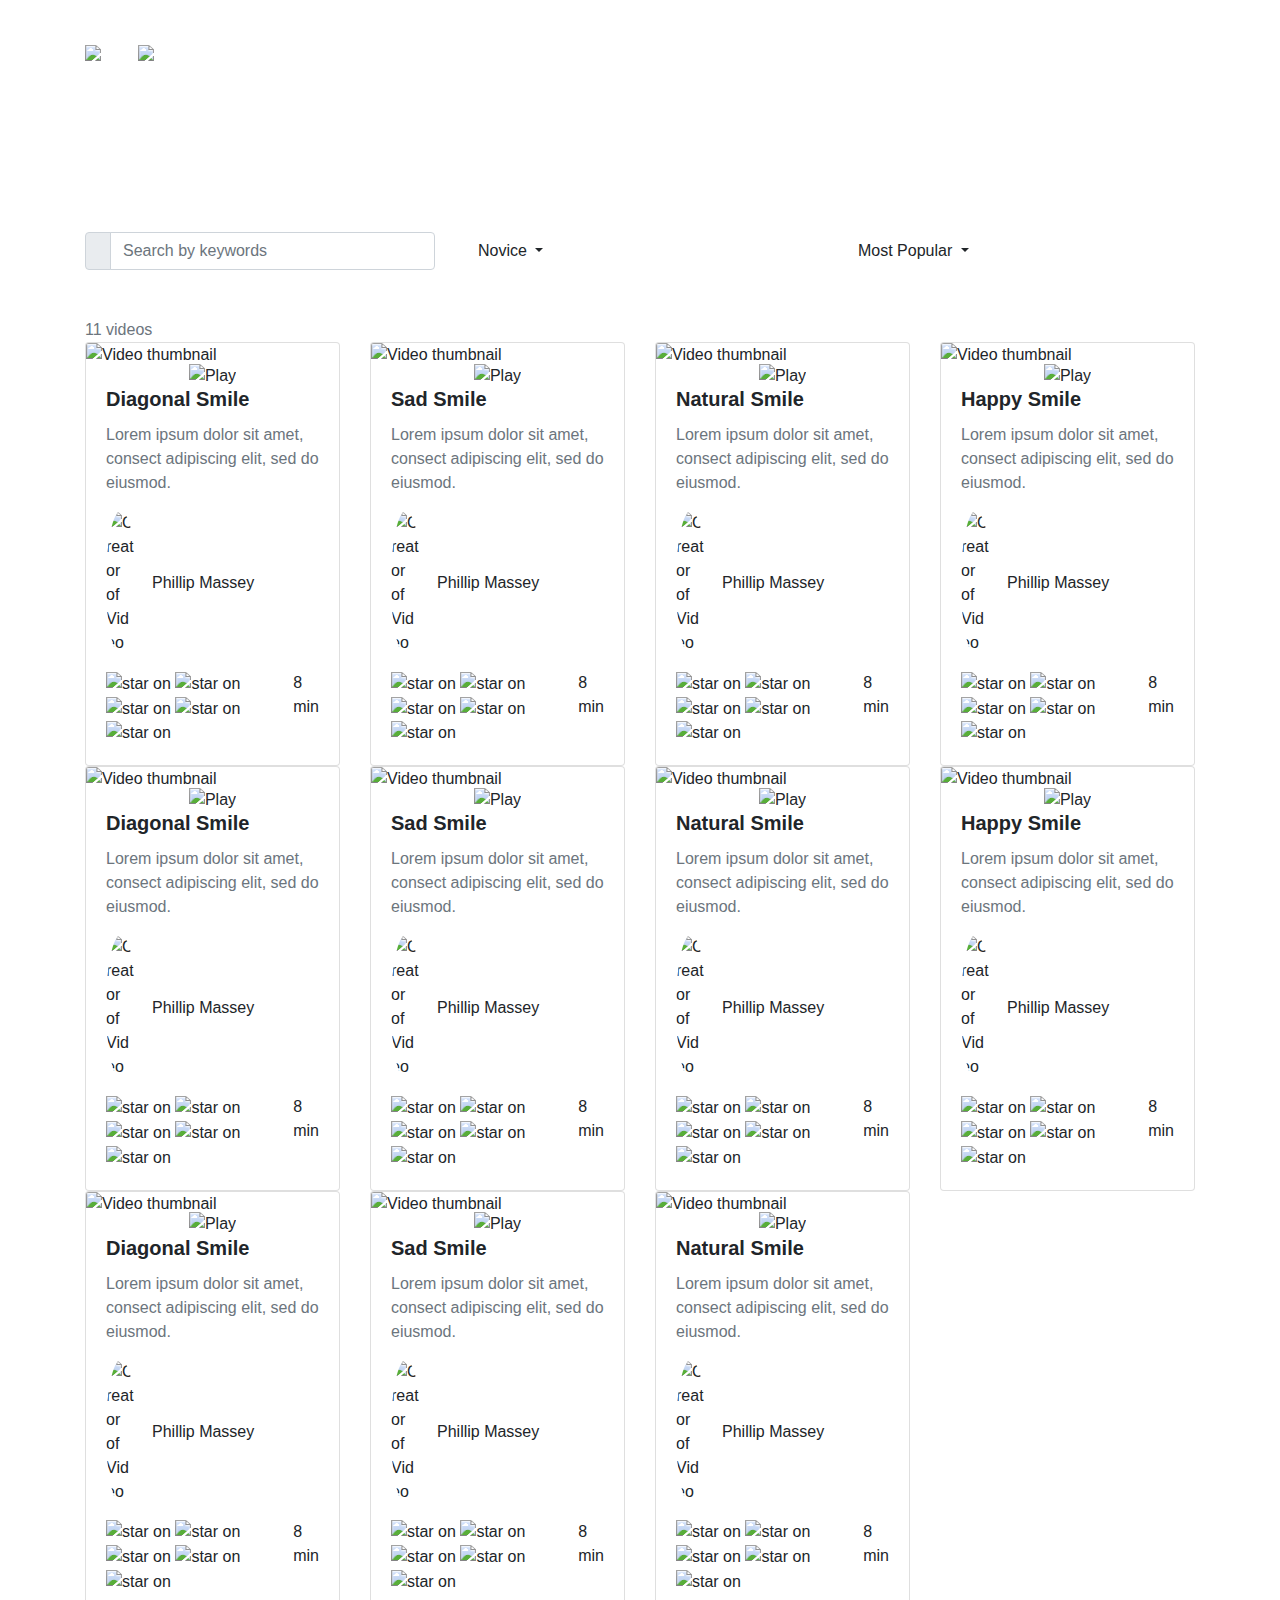
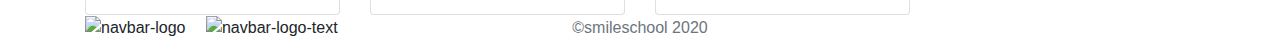
==== commit 27e15bd1: "updated all files" ====
--- a/courses.html
+++ b/courses.html
@@ -3,1137 +3,966 @@
   <head>
     <meta charset="UTF-8" />
     <meta name="viewport" content="width=device-width, initial-scale=1.0" />
+    <title>holberton-smiling</title>
+    <!-- Custom and Font Styles  -->
+    <link rel="stylesheet" href="styles.css" />
+    <link rel="stylesheet" href="font-style.css" />
+    <link rel="icon" href="images/favicon.ico" type="image/x-icon" />
+    <!-- Google Fonts -->
     <link
-      href="https://stackpath.bootstrapcdn.com/bootstrap/4.5.2/css/bootstrap.min.css"
+      href="https://fonts.googleapis.com/css?family=Source+Sans+Pro&display=swap"
       rel="stylesheet"
     />
-    <link rel="stylesheet" href="dist/styles.css" />
-    <title>Courses</title>
+    <link
+      href="https://fonts.googleapis.com/css?family=Coiny&display=swap"
+      rel="stylesheet"
+    />
+
+    <!-- Bootstrap -->
+    <script
+      src="https://code.jquery.com/jquery-3.4.1.min.js"
+      integrity="sha256-CSXorXvZcTkaix6Yvo6HppcZGetbYMGWSFlBw8HfCJo="
+      crossorigin="anonymous"
+    ></script>
+
+    <script
+      src="https://cdnjs.cloudflare.com/ajax/libs/popper.js/1.12.9/umd/popper.min.js"
+      integrity="sha384-ApNbgh9B+Y1QKtv3Rn7W3mgPxhU9K/ScQsAP7hUibX39j7fakFPskvXusvfa0b4Q"
+      crossorigin="anonymous"
+    ></script>
+    <script
+      src="https://stackpath.bootstrapcdn.com/bootstrap/4.4.1/js/bootstrap.min.js"
+      integrity="sha384-wfSDF2E50Y2D1uUdj0O3uMBJnjuUD4Ih7YwaYd1iqfktj0Uod8GCExl3Og8ifwB6"
+      crossorigin="anonymous"
+    ></script>
+
+    <link
+      rel="stylesheet"
+      href="https://stackpath.bootstrapcdn.com/bootstrap/4.4.1/css/bootstrap.min.css"
+      integrity="sha384-Vkoo8x4CGsO3+Hhxv8T/Q5PaXtkKtu6ug5TOeNV6gBiFeWPGFN9MuhOf23Q9Ifjh"
+      crossorigin="anonymous"
+    />
   </head>
-  <body>
-    <!-- Header Section -->
-    <nav class="navbar navbar-expand-lg navbar-dark navbar-transparent w-100">
+  <body class="body">
+    <header class="header courses-header">
       <div class="container">
-        <a class="navbar-brand" href="index.html">
-          <img src="assets/img/logo.svg" alt="Logo" class="logo" />
-        </a>
-        <button
-          class="navbar-toggler"
-          type="button"
-          data-toggle="collapse"
-          data-target="#navbarNav"
-          aria-controls="navbarNav"
-          aria-expanded="false"
-          aria-label="Toggle navigation"
-        >
-          <span class="navbar-toggler-icon"></span>
-        </button>
-        <div
-          class="collapse navbar-collapse justify-content-end"
-          id="navbarNav"
-        >
-          <ul class="navbar-nav">
-            <li class="nav-item">
-              <a class="nav-link" href="courses.html">COURSES</a>
-            </li>
-            <li class="nav-item">
-              <a class="nav-link" href="pricing.html">PRICING</a>
-            </li>
-            <li class="nav-item">
-              <a class="nav-link" href="login.html">LOGIN</a>
-            </li>
-          </ul>
-        </div>
+        <nav class="navbar navbar-expand-sm navbar-dark pt-4 px-0">
+          <button
+            class="navbar-toggler border-0 align-self-start mt-3"
+            type="button"
+            data-toggle="collapse"
+            data-target="#navbarNav"
+            aria-controls="navbarNav"
+            aria-expanded="false"
+            aria-label="Toggle navigation"
+          >
+            <span class="navbar-line1"></span>
+            <span class="navbar-line2 my-1"></span>
+            <span class="navbar-line3"></span>
+          </button>
+          <a
+            class="navbar-brand mx-auto d-flex flex-column flex-sm-row align-items-center mt-3"
+            href="homepage.html"
+          >
+            <img
+              src="images/smile_off.png"
+              alt="navbar-logo"
+              width="37px"
+              class="mr-4 mb-3 mb-sm-0 mr-sm-3 img-fluid"
+            />
+            <img
+              src="images/logo.png"
+              alt="navbar-logo-text"
+              width="114px"
+              class="mr-4 img-fluid"
+            />
+          </a>
+          <div class="collapse navbar-collapse text-center mt-3" id="navbarNav">
+            <ul class="navbar-nav ml-auto font-weight-bold">
+              <li class="nav-item">
+                <a class="nav-link text-white px-1" href="courses.html"
+                  >COURSES</a
+                >
+              </li>
+              <li class="nav-item px-0 px-sm-5 py-2 py-sm-0">
+                <a class="nav-link text-white px-1" href="pricing.html"
+                  >PRICING</a
+                >
+              </li>
+              <li class="nav-item">
+                <a class="nav-link text-white px-1" href="#">LOGIN</a>
+              </li>
+            </ul>
+          </div>
+        </nav>
+
+        <section class="hero text-center text-white d-none d-sm-block">
+          <h1 class="my-0">
+            « Don’t cry because it’s over.<br /><span class="main-color"
+              >Smile</span
+            >
+            because it happened. »
+          </h1>
+        </section>
       </div>
-    </nav>
+    </header>
+    <main>
+      <section class="section search">
+        <div class="container">
+          <div class="row py-4">
+            <div class="col-12 col-sm-12 col-lg-4 box1">
+              <span class="text-white font-weight-bold drop-down-title"
+                >KEYWORDS</span
+              >
 
-    <!-- Hero Section -->
-    <div class="hero-section-courses text-center">
-      <div
-        class="hero-background-courses"
-        style="background-image: url('assets/img/courses-hero.png')"
-      ></div>
-      <div class="hero-content">
-        <h1 class="display-4 wrap-quote">
-          « Don't cry because it's over,<br class="d-none d-md-block" />
-          <span class="highlight">Smile</span> because it happened. »
-        </h1>
-        <p class="lead">- Dr. Seuss</p>
-      </div>
-    </div>
+              <div class="input-group mb-sm-4">
+                <div class="input-group-prepend">
+                  <span
+                    class="input-group-text holberton_school-icon-search_1"
+                  ></span>
+                </div>
+                <input
+                  type="text"
+                  class="form-control search-text-area"
+                  aria-label="Default"
+                  aria-describedby="inputGroup-sizing-default"
+                  placeholder="Search by keywords"
+                />
+              </div>
+            </div>
+            <div class="col-12 col-sm-6 col-lg-4 box2">
+              <span class="text-white font-weight-bold drop-down-title"
+                >TOPIC</span
+              >
+              <div class="dropdown">
+                <a
+                  class="btn dropdown-toggle text-left"
+                  href="#"
+                  role="button"
+                  id="dropdownMenuLink"
+                  data-toggle="dropdown"
+                  aria-haspopup="true"
+                  aria-expanded="false"
+                >
+                  <span>Novice</span>
+                </a>
 
-    <section class="search-section py-3">
-      <div class="container">
-        <div class="row justify-content-center">
-          <div class="col-md-4 mb-2">
-            <label class="search-label text-left">KEYWORDS</label>
-            <div class="input-group">
-              <input
-                type="text"
-                class="form-control search-input"
-                placeholder="Search by keywords"
-              />
-              <div class="input-group-append">
-                <span class="input-group-text">
-                  <i class="fa fa-search"></i>
-                </span>
-              </div>
-            </div>
-          </div>
-          <div class="col-md-4 mb-2">
-            <label class="search-label text-left">TOPIC</label>
-            <select class="form-control search-input">
-              <option value="novice">Novice</option>
-              <!-- Add more options as needed -->
-            </select>
-          </div>
-          <div class="col-md-4 mb-2">
-            <label class="search-label text-left">SORT BY</label>
-            <select class="form-control search-input">
-              <option value="most-popular">Most Popular</option>
-              <!-- Add more options as needed -->
-            </select>
+                <div
+                  class="dropdown-menu mt-0"
+                  aria-labelledby="dropdownMenuLink"
+                >
+                  <a class="dropdown-item" href="#">Novice</a>
+                  <a class="dropdown-item" href="#">Intermediate</a>
+                  <a class="dropdown-item" href="#">Expert</a>
+                </div>
+              </div>
+            </div>
+            <div class="col-12 col-sm-6 col-lg-4 box3">
+              <span class="text-white font-weight-bold drop-down-title"
+                >SORT BY</span
+              >
+              <div class="dropdown">
+                <a
+                  class="btn dropdown-toggle text-left"
+                  href="#"
+                  role="button"
+                  id="dropdownMenuLink"
+                  data-toggle="dropdown"
+                  aria-haspopup="true"
+                  aria-expanded="false"
+                >
+                  <span>Most Popular</span>
+                </a>
+
+                <div
+                  class="dropdown-menu mt-0"
+                  aria-labelledby="dropdownMenuLink"
+                >
+                  <a class="dropdown-item" href="#">Most Popular</a>
+                  <a class="dropdown-item" href="#">Most Recent</a>
+                  <a class="dropdown-item" href="#">Most Viewed</a>
+                </div>
+              </div>
+            </div>
           </div>
         </div>
-      </div>
-    </section>
-
-    <!-- Main Content -->
-    <div class="container mt-5">
-      <!-- Row 1 -->
-      <div class="row">
-        <!-- Card 1 -->
-        <div class="col-md-3">
-          <div class="card course-card mb-4">
-            <div class="card-img-top position-relative">
-              <img
-                src="assets/img/thumbnail_4.jpg"
-                alt="Course Image"
-                class="img-fluid"
-              />
-              <a href="play-link.html" class="play-button">
-                <img
-                  src="assets/img/play.svg"
-                  alt="Play Button"
-                  class="img-fluid"
-                />
-              </a>
-            </div>
-            <div class="card-body">
-              <h5 class="card-title">Diagonal Smile</h5>
-              <p class="card-text">
-                Lorem ipsum dolor sit amet, consectetur adipiscing elit, sed do
-                eiusmod.
-              </p>
-              <div class="d-flex align-items-center justify-content-between">
-                <div class="d-flex align-items-center">
-                  <img
-                    src="assets/img/profile_1.jpg"
-                    alt="Author Image"
-                    class="author-img rounded-circle"
-                  />
-                  <span class="author-name ml-2">Phillip Massey</span>
-                </div>
-              </div>
-              <div
-                class="d-flex align-items-center justify-content-between mt-2"
-              >
-                <div class="star-rating">
-                  <div class="d-inline purple-star">&#9733;</div>
-                  <div class="d-inline purple-star">&#9733;</div>
-                  <div class="d-inline purple-star">&#9733;</div>
-                  <div class="d-inline purple-star">&#9733;</div>
-                  <div class="d-inline purple-star">&#9733;</div>
-                </div>
-                <span class="duration ml-2">8 min</span>
+      </section>
+      <section class="section results">
+        <div class="container">
+          <div class="section-title">
+            <span class="text-muted video-count">11 videos</span>
+          </div>
+          <div class="row">
+            <div class="col-12 col-sm-4 col-lg-3 d-flex justify-content-center">
+              <div class="card">
+                <img
+                  src="images/thumbnail_4.jpg"
+                  class="card-img-top"
+                  alt="Video thumbnail"
+                />
+                <div class="card-img-overlay text-center">
+                  <img
+                    src="images/play.png"
+                    alt="Play"
+                    width="64px"
+                    class="align-self-center play-overlay"
+                  />
+                </div>
+                <div class="card-body">
+                  <h5 class="card-title font-weight-bold">Diagonal Smile</h5>
+                  <p class="card-text text-muted">
+                    Lorem ipsum dolor sit amet, consect adipiscing elit, sed do
+                    eiusmod.
+                  </p>
+                  <div class="creator d-flex align-items-center">
+                    <img
+                      src="images/profile_1.jpg"
+                      alt="Creator of
+                      Video"
+                      width="30px"
+                      class="rounded-circle"
+                    />
+                    <h6 class="pl-3 m-0 main-color">Phillip Massey</h6>
+                  </div>
+                  <div class="info pt-3 d-flex justify-content-between">
+                    <div class="rating">
+                      <img
+                        src="images/star_on.png"
+                        alt="star on"
+                        width="15px"
+                      />
+                      <img
+                        src="images/star_on.png"
+                        alt="star on"
+                        width="15px"
+                      />
+                      <img
+                        src="images/star_on.png"
+                        alt="star on"
+                        width="15px"
+                      />
+                      <img
+                        src="images/star_on.png"
+                        alt="star on"
+                        width="15px"
+                      />
+                      <img
+                        src="images/star_off.png"
+                        alt="star on"
+                        width="15px"
+                      />
+                    </div>
+                    <span class="main-color">8 min</span>
+                  </div>
+                </div>
+              </div>
+            </div>
+            <div class="col-12 col-sm-4 col-lg-3 d-flex justify-content-center">
+              <div class="card">
+                <img
+                  src="images/thumbnail_3.jpg"
+                  class="card-img-top"
+                  alt="Video thumbnail"
+                />
+                <div class="card-img-overlay text-center">
+                  <img
+                    src="images/play.png"
+                    alt="Play"
+                    width="64px"
+                    class="align-self-center play-overlay"
+                  />
+                </div>
+                <div class="card-body">
+                  <h5 class="card-title font-weight-bold">Sad Smile</h5>
+                  <p class="card-text text-muted">
+                    Lorem ipsum dolor sit amet, consect adipiscing elit, sed do
+                    eiusmod.
+                  </p>
+                  <div class="creator d-flex align-items-center">
+                    <img
+                      src="images/profile_1.jpg"
+                      alt="Creator of
+                      Video"
+                      width="30px"
+                      class="rounded-circle"
+                    />
+                    <h6 class="pl-3 m-0 main-color">Phillip Massey</h6>
+                  </div>
+                  <div class="info pt-3 d-flex justify-content-between">
+                    <div class="rating">
+                      <img
+                        src="images/star_on.png"
+                        alt="star on"
+                        width="15px"
+                      />
+                      <img
+                        src="images/star_on.png"
+                        alt="star on"
+                        width="15px"
+                      />
+                      <img
+                        src="images/star_on.png"
+                        alt="star on"
+                        width="15px"
+                      />
+                      <img
+                        src="images/star_on.png"
+                        alt="star on"
+                        width="15px"
+                      />
+                      <img
+                        src="images/star_off.png"
+                        alt="star on"
+                        width="15px"
+                      />
+                    </div>
+                    <span class="main-color">8 min</span>
+                  </div>
+                </div>
+              </div>
+            </div>
+            <div class="col-12 col-sm-4 col-lg-3 d-flex justify-content-center">
+              <div class="card">
+                <img
+                  src="images/thumbnail_1.jpg"
+                  class="card-img-top"
+                  alt="Video thumbnail"
+                />
+                <div class="card-img-overlay text-center">
+                  <img
+                    src="images/play.png"
+                    alt="Play"
+                    width="64px"
+                    class="align-self-center play-overlay"
+                  />
+                </div>
+                <div class="card-body">
+                  <h5 class="card-title font-weight-bold">Natural Smile</h5>
+                  <p class="card-text text-muted">
+                    Lorem ipsum dolor sit amet, consect adipiscing elit, sed do
+                    eiusmod.
+                  </p>
+                  <div class="creator d-flex align-items-center">
+                    <img
+                      src="images/profile_1.jpg"
+                      alt="Creator of
+                      Video"
+                      width="30px"
+                      class="rounded-circle"
+                    />
+                    <h6 class="pl-3 m-0 main-color">Phillip Massey</h6>
+                  </div>
+                  <div class="info pt-3 d-flex justify-content-between">
+                    <div class="rating">
+                      <img
+                        src="images/star_on.png"
+                        alt="star on"
+                        width="15px"
+                      />
+                      <img
+                        src="images/star_on.png"
+                        alt="star on"
+                        width="15px"
+                      />
+                      <img
+                        src="images/star_on.png"
+                        alt="star on"
+                        width="15px"
+                      />
+                      <img
+                        src="images/star_on.png"
+                        alt="star on"
+                        width="15px"
+                      />
+                      <img
+                        src="images/star_off.png"
+                        alt="star on"
+                        width="15px"
+                      />
+                    </div>
+                    <span class="main-color">8 min</span>
+                  </div>
+                </div>
+              </div>
+            </div>
+            <div class="col-12 col-sm-4 col-lg-3 d-flex justify-content-center">
+              <div class="card">
+                <img
+                  src="images/thumbnail_2.jpg"
+                  class="card-img-top"
+                  alt="Video thumbnail"
+                />
+                <div class="card-img-overlay text-center">
+                  <img
+                    src="images/play.png"
+                    alt="Play"
+                    width="64px"
+                    class="align-self-center play-overlay"
+                  />
+                </div>
+                <div class="card-body">
+                  <h5 class="card-title font-weight-bold">Happy Smile</h5>
+                  <p class="card-text text-muted">
+                    Lorem ipsum dolor sit amet, consect adipiscing elit, sed do
+                    eiusmod.
+                  </p>
+                  <div class="creator d-flex align-items-center">
+                    <img
+                      src="images/profile_1.jpg"
+                      alt="Creator of
+                      Video"
+                      width="30px"
+                      class="rounded-circle"
+                    />
+                    <h6 class="pl-3 m-0 main-color">Phillip Massey</h6>
+                  </div>
+                  <div class="info pt-3 d-flex justify-content-between">
+                    <div class="rating">
+                      <img
+                        src="images/star_on.png"
+                        alt="star on"
+                        width="15px"
+                      />
+                      <img
+                        src="images/star_on.png"
+                        alt="star on"
+                        width="15px"
+                      />
+                      <img
+                        src="images/star_on.png"
+                        alt="star on"
+                        width="15px"
+                      />
+                      <img
+                        src="images/star_on.png"
+                        alt="star on"
+                        width="15px"
+                      />
+                      <img
+                        src="images/star_off.png"
+                        alt="star on"
+                        width="15px"
+                      />
+                    </div>
+                    <span class="main-color">8 min</span>
+                  </div>
+                </div>
+              </div>
+            </div>
+            <div class="col-12 col-sm-4 col-lg-3 d-flex justify-content-center">
+              <div class="card">
+                <img
+                  src="images/thumbnail_4.jpg"
+                  class="card-img-top"
+                  alt="Video thumbnail"
+                />
+                <div class="card-img-overlay text-center">
+                  <img
+                    src="images/play.png"
+                    alt="Play"
+                    width="64px"
+                    class="align-self-center play-overlay"
+                  />
+                </div>
+                <div class="card-body">
+                  <h5 class="card-title font-weight-bold">Diagonal Smile</h5>
+                  <p class="card-text text-muted">
+                    Lorem ipsum dolor sit amet, consect adipiscing elit, sed do
+                    eiusmod.
+                  </p>
+                  <div class="creator d-flex align-items-center">
+                    <img
+                      src="images/profile_1.jpg"
+                      alt="Creator of
+                      Video"
+                      width="30px"
+                      class="rounded-circle"
+                    />
+                    <h6 class="pl-3 m-0 main-color">Phillip Massey</h6>
+                  </div>
+                  <div class="info pt-3 d-flex justify-content-between">
+                    <div class="rating">
+                      <img
+                        src="images/star_on.png"
+                        alt="star on"
+                        width="15px"
+                      />
+                      <img
+                        src="images/star_on.png"
+                        alt="star on"
+                        width="15px"
+                      />
+                      <img
+                        src="images/star_on.png"
+                        alt="star on"
+                        width="15px"
+                      />
+                      <img
+                        src="images/star_on.png"
+                        alt="star on"
+                        width="15px"
+                      />
+                      <img
+                        src="images/star_off.png"
+                        alt="star on"
+                        width="15px"
+                      />
+                    </div>
+                    <span class="main-color">8 min</span>
+                  </div>
+                </div>
+              </div>
+            </div>
+            <div class="col-12 col-sm-4 col-lg-3 d-flex justify-content-center">
+              <div class="card">
+                <img
+                  src="images/thumbnail_3.jpg"
+                  class="card-img-top"
+                  alt="Video thumbnail"
+                />
+                <div class="card-img-overlay text-center">
+                  <img
+                    src="images/play.png"
+                    alt="Play"
+                    width="64px"
+                    class="align-self-center play-overlay"
+                  />
+                </div>
+                <div class="card-body">
+                  <h5 class="card-title font-weight-bold">Sad Smile</h5>
+                  <p class="card-text text-muted">
+                    Lorem ipsum dolor sit amet, consect adipiscing elit, sed do
+                    eiusmod.
+                  </p>
+                  <div class="creator d-flex align-items-center">
+                    <img
+                      src="images/profile_1.jpg"
+                      alt="Creator of
+                      Video"
+                      width="30px"
+                      class="rounded-circle"
+                    />
+                    <h6 class="pl-3 m-0 main-color">Phillip Massey</h6>
+                  </div>
+                  <div class="info pt-3 d-flex justify-content-between">
+                    <div class="rating">
+                      <img
+                        src="images/star_on.png"
+                        alt="star on"
+                        width="15px"
+                      />
+                      <img
+                        src="images/star_on.png"
+                        alt="star on"
+                        width="15px"
+                      />
+                      <img
+                        src="images/star_on.png"
+                        alt="star on"
+                        width="15px"
+                      />
+                      <img
+                        src="images/star_on.png"
+                        alt="star on"
+                        width="15px"
+                      />
+                      <img
+                        src="images/star_off.png"
+                        alt="star on"
+                        width="15px"
+                      />
+                    </div>
+                    <span class="main-color">8 min</span>
+                  </div>
+                </div>
+              </div>
+            </div>
+            <div class="col-12 col-sm-4 col-lg-3 d-flex justify-content-center">
+              <div class="card">
+                <img
+                  src="images/thumbnail_1.jpg"
+                  class="card-img-top"
+                  alt="Video thumbnail"
+                />
+                <div class="card-img-overlay text-center">
+                  <img
+                    src="images/play.png"
+                    alt="Play"
+                    width="64px"
+                    class="align-self-center play-overlay"
+                  />
+                </div>
+                <div class="card-body">
+                  <h5 class="card-title font-weight-bold">Natural Smile</h5>
+                  <p class="card-text text-muted">
+                    Lorem ipsum dolor sit amet, consect adipiscing elit, sed do
+                    eiusmod.
+                  </p>
+                  <div class="creator d-flex align-items-center">
+                    <img
+                      src="images/profile_1.jpg"
+                      alt="Creator of
+                      Video"
+                      width="30px"
+                      class="rounded-circle"
+                    />
+                    <h6 class="pl-3 m-0 main-color">Phillip Massey</h6>
+                  </div>
+                  <div class="info pt-3 d-flex justify-content-between">
+                    <div class="rating">
+                      <img
+                        src="images/star_on.png"
+                        alt="star on"
+                        width="15px"
+                      />
+                      <img
+                        src="images/star_on.png"
+                        alt="star on"
+                        width="15px"
+                      />
+                      <img
+                        src="images/star_on.png"
+                        alt="star on"
+                        width="15px"
+                      />
+                      <img
+                        src="images/star_on.png"
+                        alt="star on"
+                        width="15px"
+                      />
+                      <img
+                        src="images/star_off.png"
+                        alt="star on"
+                        width="15px"
+                      />
+                    </div>
+                    <span class="main-color">8 min</span>
+                  </div>
+                </div>
+              </div>
+            </div>
+            <div class="col-12 col-sm-4 col-lg-3 d-flex justify-content-center">
+              <div class="card">
+                <img
+                  src="images/thumbnail_2.jpg"
+                  class="card-img-top"
+                  alt="Video thumbnail"
+                />
+                <div class="card-img-overlay text-center">
+                  <img
+                    src="images/play.png"
+                    alt="Play"
+                    width="64px"
+                    class="align-self-center play-overlay"
+                  />
+                </div>
+                <div class="card-body">
+                  <h5 class="card-title font-weight-bold">Happy Smile</h5>
+                  <p class="card-text text-muted">
+                    Lorem ipsum dolor sit amet, consect adipiscing elit, sed do
+                    eiusmod.
+                  </p>
+                  <div class="creator d-flex align-items-center">
+                    <img
+                      src="images/profile_1.jpg"
+                      alt="Creator of
+                      Video"
+                      width="30px"
+                      class="rounded-circle"
+                    />
+                    <h6 class="pl-3 m-0 main-color">Phillip Massey</h6>
+                  </div>
+                  <div class="info pt-3 d-flex justify-content-between">
+                    <div class="rating">
+                      <img
+                        src="images/star_on.png"
+                        alt="star on"
+                        width="15px"
+                      />
+                      <img
+                        src="images/star_on.png"
+                        alt="star on"
+                        width="15px"
+                      />
+                      <img
+                        src="images/star_on.png"
+                        alt="star on"
+                        width="15px"
+                      />
+                      <img
+                        src="images/star_on.png"
+                        alt="star on"
+                        width="15px"
+                      />
+                      <img
+                        src="images/star_off.png"
+                        alt="star on"
+                        width="15px"
+                      />
+                    </div>
+                    <span class="main-color">8 min</span>
+                  </div>
+                </div>
+              </div>
+            </div>
+            <div class="col-12 col-sm-4 col-lg-3 d-flex justify-content-center">
+              <div class="card">
+                <img
+                  src="images/thumbnail_4.jpg"
+                  class="card-img-top"
+                  alt="Video thumbnail"
+                />
+                <div class="card-img-overlay text-center">
+                  <img
+                    src="images/play.png"
+                    alt="Play"
+                    width="64px"
+                    class="align-self-center play-overlay"
+                  />
+                </div>
+                <div class="card-body">
+                  <h5 class="card-title font-weight-bold">Diagonal Smile</h5>
+                  <p class="card-text text-muted">
+                    Lorem ipsum dolor sit amet, consect adipiscing elit, sed do
+                    eiusmod.
+                  </p>
+                  <div class="creator d-flex align-items-center">
+                    <img
+                      src="images/profile_1.jpg"
+                      alt="Creator of
+                      Video"
+                      width="30px"
+                      class="rounded-circle"
+                    />
+                    <h6 class="pl-3 m-0 main-color">Phillip Massey</h6>
+                  </div>
+                  <div class="info pt-3 d-flex justify-content-between">
+                    <div class="rating">
+                      <img
+                        src="images/star_on.png"
+                        alt="star on"
+                        width="15px"
+                      />
+                      <img
+                        src="images/star_on.png"
+                        alt="star on"
+                        width="15px"
+                      />
+                      <img
+                        src="images/star_on.png"
+                        alt="star on"
+                        width="15px"
+                      />
+                      <img
+                        src="images/star_on.png"
+                        alt="star on"
+                        width="15px"
+                      />
+                      <img
+                        src="images/star_off.png"
+                        alt="star on"
+                        width="15px"
+                      />
+                    </div>
+                    <span class="main-color">8 min</span>
+                  </div>
+                </div>
+              </div>
+            </div>
+            <div class="col-12 col-sm-4 col-lg-3 d-flex justify-content-center">
+              <div class="card">
+                <img
+                  src="images/thumbnail_3.jpg"
+                  class="card-img-top"
+                  alt="Video thumbnail"
+                />
+                <div class="card-img-overlay text-center">
+                  <img
+                    src="images/play.png"
+                    alt="Play"
+                    width="64px"
+                    class="align-self-center play-overlay"
+                  />
+                </div>
+                <div class="card-body">
+                  <h5 class="card-title font-weight-bold">Sad Smile</h5>
+                  <p class="card-text text-muted">
+                    Lorem ipsum dolor sit amet, consect adipiscing elit, sed do
+                    eiusmod.
+                  </p>
+                  <div class="creator d-flex align-items-center">
+                    <img
+                      src="images/profile_1.jpg"
+                      alt="Creator of
+                      Video"
+                      width="30px"
+                      class="rounded-circle"
+                    />
+                    <h6 class="pl-3 m-0 main-color">Phillip Massey</h6>
+                  </div>
+                  <div class="info pt-3 d-flex justify-content-between">
+                    <div class="rating">
+                      <img
+                        src="images/star_on.png"
+                        alt="star on"
+                        width="15px"
+                      />
+                      <img
+                        src="images/star_on.png"
+                        alt="star on"
+                        width="15px"
+                      />
+                      <img
+                        src="images/star_on.png"
+                        alt="star on"
+                        width="15px"
+                      />
+                      <img
+                        src="images/star_on.png"
+                        alt="star on"
+                        width="15px"
+                      />
+                      <img
+                        src="images/star_off.png"
+                        alt="star on"
+                        width="15px"
+                      />
+                    </div>
+                    <span class="main-color">8 min</span>
+                  </div>
+                </div>
+              </div>
+            </div>
+            <div class="col-12 col-sm-4 col-lg-3 d-flex justify-content-center">
+              <div class="card">
+                <img
+                  src="images/thumbnail_1.jpg"
+                  class="card-img-top"
+                  alt="Video thumbnail"
+                />
+                <div class="card-img-overlay text-center">
+                  <img
+                    src="images/play.png"
+                    alt="Play"
+                    width="64px"
+                    class="align-self-center play-overlay"
+                  />
+                </div>
+                <div class="card-body">
+                  <h5 class="card-title font-weight-bold">Natural Smile</h5>
+                  <p class="card-text text-muted">
+                    Lorem ipsum dolor sit amet, consect adipiscing elit, sed do
+                    eiusmod.
+                  </p>
+                  <div class="creator d-flex align-items-center">
+                    <img
+                      src="images/profile_1.jpg"
+                      alt="Creator of
+                      Video"
+                      width="30px"
+                      class="rounded-circle"
+                    />
+                    <h6 class="pl-3 m-0 main-color">Phillip Massey</h6>
+                  </div>
+                  <div class="info pt-3 d-flex justify-content-between">
+                    <div class="rating">
+                      <img
+                        src="images/star_on.png"
+                        alt="star on"
+                        width="15px"
+                      />
+                      <img
+                        src="images/star_on.png"
+                        alt="star on"
+                        width="15px"
+                      />
+                      <img
+                        src="images/star_on.png"
+                        alt="star on"
+                        width="15px"
+                      />
+                      <img
+                        src="images/star_on.png"
+                        alt="star on"
+                        width="15px"
+                      />
+                      <img
+                        src="images/star_off.png"
+                        alt="star on"
+                        width="15px"
+                      />
+                    </div>
+                    <span class="main-color">8 min</span>
+                  </div>
+                </div>
               </div>
             </div>
           </div>
         </div>
-        <!-- Card 2 -->
-        <div class="col-md-3">
-          <div class="card course-card mb-4">
-            <div class="card-img-top position-relative">
+      </section>
+    </main>
+    <footer class="footer d-flex align-items-center justify-content-center">
+      <div class="container">
+        <div class="row d-flex align-items-center flex-column flex-sm-row">
+          <div
+            class="col footer-item d-flex justify-content-center justify-content-sm-start"
+          >
+            <div class="footer-logo">
               <img
-                src="assets/img/thumbnail_3.jpg"
-                alt="Course Image"
-                class="img-fluid"
+                src="images/smile_off.png"
+                alt="navbar-logo"
+                width="37px"
+                class="mr-4 mb-3 mb-sm-0 mr-sm-3 img-fluid"
               />
-              <a href="play-link.html" class="play-button">
-                <img
-                  src="assets/img/play.svg"
-                  alt="Play Button"
-                  class="img-fluid"
-                />
-              </a>
-            </div>
-            <div class="card-body">
-              <h5 class="card-title">Sad Smile</h5>
-              <p class="card-text">
-                Lorem ipsum dolor sit amet, consectetur adipiscing elit, sed do
-                eiusmod.
-              </p>
-              <div class="d-flex align-items-center justify-content-between">
-                <div class="d-flex align-items-center">
-                  <img
-                    src="assets/img/profile_1.jpg"
-                    alt="Author Image"
-                    class="author-img rounded-circle"
-                  />
-                  <span class="author-name ml-2">Phillip Massey</span>
-                </div>
-              </div>
-              <div
-                class="d-flex align-items-center justify-content-between mt-2"
-              >
-                <div class="star-rating">
-                  <div class="d-inline purple-star">&#9733;</div>
-                  <div class="d-inline purple-star">&#9733;</div>
-                  <div class="d-inline purple-star">&#9733;</div>
-                  <div class="d-inline purple-star">&#9733;</div>
-                  <div class="d-inline purple-star">&#9734;</div>
-                </div>
-                <span class="duration ml-2">10 min</span>
-              </div>
+              <img
+                src="images/logo.png"
+                alt="navbar-logo-text"
+                width="114px"
+                class="mr-4 img-fluid"
+              />
             </div>
           </div>
-        </div>
-        <!-- Card 3 -->
-        <div class="col-md-3">
-          <div class="card course-card mb-4">
-            <div class="card-img-top position-relative">
-              <img
-                src="assets/img/thumbnail_1.jpg"
-                alt="Course Image"
-                class="img-fluid"
-              />
-              <a href="play-link.html" class="play-button">
-                <img
-                  src="assets/img/play.svg"
-                  alt="Play Button"
-                  class="img-fluid"
-                />
-              </a>
-            </div>
-            <div class="card-body">
-              <h5 class="card-title">Natural Smile</h5>
-              <p class="card-text">
-                Lorem ipsum dolor sit amet, consectetur adipiscing elit, sed do
-                eiusmod.
-              </p>
-              <div class="d-flex align-items-center justify-content-between">
-                <div class="d-flex align-items-center">
-                  <img
-                    src="assets/img/profile_1.jpg"
-                    alt="Author Image"
-                    class="author-img rounded-circle"
-                  />
-                  <span class="author-name ml-2">Phillip Massey</span>
-                </div>
-              </div>
-              <div
-                class="d-flex align-items-center justify-content-between mt-2"
-              >
-                <div class="star-rating">
-                  <div class="d-inline purple-star">&#9733;</div>
-                  <div class="d-inline purple-star">&#9733;</div>
-                  <div class="d-inline purple-star">&#9733;</div>
-                  <div class="d-inline purple-star">&#9734;</div>
-                  <div class="d-inline purple-star">&#9734;</div>
-                </div>
-                <span class="duration ml-2">12 min</span>
-              </div>
+          <div
+            class="col d-flex align-items-end align-self-sm-end justify-content-center order-2 order-sm-0 footer-item"
+          >
+            <div class="trademark text-muted">
+              <span>©smileschool 2020</span>
             </div>
           </div>
-        </div>
-        <!-- Card 4 -->
-        <div class="col-md-3">
-          <div class="card course-card mb-4">
-            <div class="card-img-top position-relative">
-              <img
-                src="assets/img/thumbnail_2.jpg"
-                alt="Course Image"
-                class="img-fluid"
-              />
-              <a href="play-link.html" class="play-button">
-                <img
-                  src="assets/img/play.svg"
-                  alt="Play Button"
-                  class="img-fluid"
-                />
-              </a>
-            </div>
-            <div class="card-body">
-              <h5 class="card-title">Happy Smile</h5>
-              <p class="card-text">
-                Lorem ipsum dolor sit amet, consectetur adipiscing elit, sed do
-                eiusmod.
-              </p>
-              <div class="d-flex align-items-center justify-content-between">
-                <div class="d-flex align-items-center">
-                  <img
-                    src="assets/img/profile_1.jpg"
-                    alt="Author Image"
-                    class="author-img rounded-circle"
-                  />
-                  <span class="author-name ml-2">Phillip Massey</span>
-                </div>
-              </div>
-              <div
-                class="d-flex align-items-center justify-content-between mt-2"
-              >
-                <div class="star-rating">
-                  <div class="d-inline purple-star">&#9733;</div>
-                  <div class="d-inline purple-star">&#9733;</div>
-                  <div class="d-inline purple-star">&#9733;</div>
-                  <div class="d-inline purple-star">&#9734;</div>
-                  <div class="d-inline purple-star">&#9734;</div>
-                </div>
-                <span class="duration ml-2">15 min</span>
-              </div>
-            </div>
-          </div>
-        </div>
-      </div>
-      <!-- Repeat for additional rows -->
-      <!-- Row 2 -->
-      <div class="row">
-        <!-- Card 1 -->
-        <div class="col-md-3">
-          <div class="card course-card mb-4">
-            <div class="card-img-top position-relative">
-              <img
-                src="assets/img/thumbnail_4.jpg"
-                alt="Course Image"
-                class="img-fluid"
-              />
-              <a href="play-link.html" class="play-button">
-                <img
-                  src="assets/img/play.svg"
-                  alt="Play Button"
-                  class="img-fluid"
-                />
-              </a>
-            </div>
-            <div class="card-body">
-              <h5 class="card-title">Diagonal Smile</h5>
-              <p class="card-text">
-                Lorem ipsum dolor sit amet, consectetur adipiscing elit, sed do
-                eiusmod.
-              </p>
-              <div class="d-flex align-items-center justify-content-between">
-                <div class="d-flex align-items-center">
-                  <img
-                    src="assets/img/profile_1.jpg"
-                    alt="Author Image"
-                    class="author-img rounded-circle"
-                  />
-                  <span class="author-name ml-2">Phillip Massey</span>
-                </div>
-              </div>
-              <div
-                class="d-flex align-items-center justify-content-between mt-2"
-              >
-                <div class="star-rating">
-                  <div class="d-inline purple-star">&#9733;</div>
-                  <div class="d-inline purple-star">&#9733;</div>
-                  <div class="d-inline purple-star">&#9733;</div>
-                  <div class="d-inline purple-star">&#9733;</div>
-                  <div class="d-inline purple-star">&#9733;</div>
-                </div>
-                <span class="duration ml-2">8 min</span>
-              </div>
-            </div>
-          </div>
-        </div>
-        <!-- Card 2 -->
-        <div class="col-md-3">
-          <div class="card course-card mb-4">
-            <div class="card-img-top position-relative">
-              <img
-                src="assets/img/thumbnail_3.jpg"
-                alt="Course Image"
-                class="img-fluid"
-              />
-              <a href="play-link.html" class="play-button">
-                <img
-                  src="assets/img/play.svg"
-                  alt="Play Button"
-                  class="img-fluid"
-                />
-              </a>
-            </div>
-            <div class="card-body">
-              <h5 class="card-title">Sad Smile</h5>
-              <p class="card-text">
-                Lorem ipsum dolor sit amet, consectetur adipiscing elit, sed do
-                eiusmod.
-              </p>
-              <div class="d-flex align-items-center justify-content-between">
-                <div class="d-flex align-items-center">
-                  <img
-                    src="assets/img/profile_1.jpg"
-                    alt="Author Image"
-                    class="author-img rounded-circle"
-                  />
-                  <span class="author-name ml-2">Phillip Massey</span>
-                </div>
-              </div>
-              <div
-                class="d-flex align-items-center justify-content-between mt-2"
-              >
-                <div class="star-rating">
-                  <div class="d-inline purple-star">&#9733;</div>
-                  <div class="d-inline purple-star">&#9733;</div>
-                  <div class="d-inline purple-star">&#9733;</div>
-                  <div class="d-inline purple-star">&#9733;</div>
-                  <div class="d-inline purple-star">&#9734;</div>
-                </div>
-                <span class="duration ml-2">10 min</span>
-              </div>
-            </div>
-          </div>
-        </div>
-        <!-- Card 3 -->
-        <div class="col-md-3">
-          <div class="card course-card mb-4">
-            <div class="card-img-top position-relative">
-              <img
-                src="assets/img/thumbnail_1.jpg"
-                alt="Course Image"
-                class="img-fluid"
-              />
-              <a href="play-link.html" class="play-button">
-                <img
-                  src="assets/img/play.svg"
-                  alt="Play Button"
-                  class="img-fluid"
-                />
-              </a>
-            </div>
-            <div class="card-body">
-              <h5 class="card-title">Natural Smile</h5>
-              <p class="card-text">
-                Lorem ipsum dolor sit amet, consectetur adipiscing elit, sed do
-                eiusmod.
-              </p>
-              <div class="d-flex align-items-center justify-content-between">
-                <div class="d-flex align-items-center">
-                  <img
-                    src="assets/img/profile_1.jpg"
-                    alt="Author Image"
-                    class="author-img rounded-circle"
-                  />
-                  <span class="author-name ml-2">Phillip Massey</span>
-                </div>
-              </div>
-              <div
-                class="d-flex align-items-center justify-content-between mt-2"
-              >
-                <div class="star-rating">
-                  <div class="d-inline purple-star">&#9733;</div>
-                  <div class="d-inline purple-star">&#9733;</div>
-                  <div class="d-inline purple-star">&#9733;</div>
-                  <div class="d-inline purple-star">&#9734;</div>
-                  <div class="d-inline purple-star">&#9734;</div>
-                </div>
-                <span class="duration ml-2">12 min</span>
-              </div>
-            </div>
-          </div>
-        </div>
-        <!-- Card 4 -->
-        <div class="col-md-3">
-          <div class="card course-card mb-4">
-            <div class="card-img-top position-relative">
-              <img
-                src="assets/img/thumbnail_2.jpg"
-                alt="Course Image"
-                class="img-fluid"
-              />
-              <a href="play-link.html" class="play-button">
-                <img
-                  src="assets/img/play.svg"
-                  alt="Play Button"
-                  class="img-fluid"
-                />
-              </a>
-            </div>
-            <div class="card-body">
-              <h5 class="card-title">Happy Smile</h5>
-              <p class="card-text">
-                Lorem ipsum dolor sit amet, consectetur adipiscing elit, sed do
-                eiusmod.
-              </p>
-              <div class="d-flex align-items-center justify-content-between">
-                <div class="d-flex align-items-center">
-                  <img
-                    src="assets/img/profile_1.jpg"
-                    alt="Author Image"
-                    class="author-img rounded-circle"
-                  />
-                  <span class="author-name ml-2">Phillip Massey</span>
-                </div>
-              </div>
-              <div
-                class="d-flex align-items-center justify-content-between mt-2"
-              >
-                <div class="star-rating">
-                  <div class="d-inline purple-star">&#9733;</div>
-                  <div class="d-inline purple-star">&#9733;</div>
-                  <div class="d-inline purple-star">&#9733;</div>
-                  <div class="d-inline purple-star">&#9734;</div>
-                  <div class="d-inline purple-star">&#9734;</div>
-                </div>
-                <span class="duration ml-2">15 min</span>
-              </div>
-            </div>
-          </div>
-        </div>
-      </div>
-      <!-- Row 3 -->
-      <div class="row">
-        <!-- Card 1 -->
-        <div class="col-md-3">
-          <div class="card course-card mb-4">
-            <div class="card-img-top position-relative">
-              <img
-                src="assets/img/thumbnail_4.jpg"
-                alt="Course Image"
-                class="img-fluid"
-              />
-              <a href="play-link.html" class="play-button">
-                <img
-                  src="assets/img/play.svg"
-                  alt="Play Button"
-                  class="img-fluid"
-                />
-              </a>
-            </div>
-            <div class="card-body">
-              <h5 class="card-title">Diagonal Smile</h5>
-              <p class="card-text">
-                Lorem ipsum dolor sit amet, consectetur adipiscing elit, sed do
-                eiusmod.
-              </p>
-              <div class="d-flex align-items-center justify-content-between">
-                <div class="d-flex align-items-center">
-                  <img
-                    src="assets/img/profile_1.jpg"
-                    alt="Author Image"
-                    class="author-img rounded-circle"
-                  />
-                  <span class="author-name ml-2">Phillip Massey</span>
-                </div>
-              </div>
-              <div
-                class="d-flex align-items-center justify-content-between mt-2"
-              >
-                <div class="star-rating">
-                  <div class="d-inline purple-star">&#9733;</div>
-                  <div class="d-inline purple-star">&#9733;</div>
-                  <div class="d-inline purple-star">&#9733;</div>
-                  <div class="d-inline purple-star">&#9733;</div>
-                  <div class="d-inline purple-star">&#9733;</div>
-                </div>
-                <span class="duration ml-2">8 min</span>
-              </div>
-            </div>
-          </div>
-        </div>
-        <!-- Card 2 -->
-        <div class="col-md-3">
-          <div class="card course-card mb-4">
-            <div class="card-img-top position-relative">
-              <img
-                src="assets/img/thumbnail_3.jpg"
-                alt="Course Image"
-                class="img-fluid"
-              />
-              <a href="play-link.html" class="play-button">
-                <img
-                  src="assets/img/play.svg"
-                  alt="Play Button"
-                  class="img-fluid"
-                />
-              </a>
-            </div>
-            <div class="card-body">
-              <h5 class="card-title">Sad Smile</h5>
-              <p class="card-text">
-                Lorem ipsum dolor sit amet, consectetur adipiscing elit, sed do
-                eiusmod.
-              </p>
-              <div class="d-flex align-items-center justify-content-between">
-                <div class="d-flex align-items-center">
-                  <img
-                    src="assets/img/profile_1.jpg"
-                    alt="Author Image"
-                    class="author-img rounded-circle"
-                  />
-                  <span class="author-name ml-2">Phillip Massey</span>
-                </div>
-              </div>
-              <div
-                class="d-flex align-items-center justify-content-between mt-2"
-              >
-                <div class="star-rating">
-                  <div class="d-inline purple-star">&#9733;</div>
-                  <div class="d-inline purple-star">&#9733;</div>
-                  <div class="d-inline purple-star">&#9733;</div>
-                  <div class="d-inline purple-star">&#9733;</div>
-                  <div class="d-inline purple-star">&#9734;</div>
-                </div>
-                <span class="duration ml-2">10 min</span>
-              </div>
-            </div>
-          </div>
-        </div>
-        <!-- Card 3 -->
-        <div class="col-md-3">
-          <div class="card course-card mb-4">
-            <div class="card-img-top position-relative">
-              <img
-                src="assets/img/thumbnail_1.jpg"
-                alt="Course Image"
-                class="img-fluid"
-              />
-              <a href="play-link.html" class="play-button">
-                <img
-                  src="assets/img/play.svg"
-                  alt="Play Button"
-                  class="img-fluid"
-                />
-              </a>
-            </div>
-            <div class="card-body">
-              <h5 class="card-title">Natural Smile</h5>
-              <p class="card-text">
-                Lorem ipsum dolor sit amet, consectetur adipiscing elit, sed do
-                eiusmod.
-              </p>
-              <div class="d-flex align-items-center justify-content-between">
-                <div class="d-flex align-items-center">
-                  <img
-                    src="assets/img/profile_1.jpg"
-                    alt="Author Image"
-                    class="author-img rounded-circle"
-                  />
-                  <span class="author-name ml-2">Phillip Massey</span>
-                </div>
-              </div>
-              <div
-                class="d-flex align-items-center justify-content-between mt-2"
-              >
-                <div class="star-rating">
-                  <div class="d-inline purple-star">&#9733;</div>
-                  <div class="d-inline purple-star">&#9733;</div>
-                  <div class="d-inline purple-star">&#9733;</div>
-                  <div class="d-inline purple-star">&#9734;</div>
-                  <div class="d-inline purple-star">&#9734;</div>
-                </div>
-                <span class="duration ml-2">12 min</span>
-              </div>
-            </div>
-          </div>
-        </div>
-        <!-- Card 4 -->
-        <div class="col-md-3">
-          <div class="card course-card mb-4">
-            <div class="card-img-top position-relative">
-              <img
-                src="assets/img/thumbnail_2.jpg"
-                alt="Course Image"
-                class="img-fluid"
-              />
-              <a href="play-link.html" class="play-button">
-                <img
-                  src="assets/img/play.svg"
-                  alt="Play Button"
-                  class="img-fluid"
-                />
-              </a>
-            </div>
-            <div class="card-body">
-              <h5 class="card-title">Happy Smile</h5>
-              <p class="card-text">
-                Lorem ipsum dolor sit amet, consectetur adipiscing elit, sed do
-                eiusmod.
-              </p>
-              <div class="d-flex align-items-center justify-content-between">
-                <div class="d-flex align-items-center">
-                  <img
-                    src="assets/img/profile_1.jpg"
-                    alt="Author Image"
-                    class="author-img rounded-circle"
-                  />
-                  <span class="author-name ml-2">Phillip Massey</span>
-                </div>
-              </div>
-              <div
-                class="d-flex align-items-center justify-content-between mt-2"
-              >
-                <div class="star-rating">
-                  <div class="d-inline purple-star">&#9733;</div>
-                  <div class="d-inline purple-star">&#9733;</div>
-                  <div class="d-inline purple-star">&#9733;</div>
-                  <div class="d-inline purple-star">&#9734;</div>
-                  <div class="d-inline purple-star">&#9734;</div>
-                </div>
-                <span class="duration ml-2">15 min</span>
-              </div>
-            </div>
-          </div>
-        </div>
-      </div>
-      <!-- Row 4 -->
-      <div class="row">
-        <!-- Card 1 -->
-        <div class="col-md-3">
-          <div class="card course-card mb-4">
-            <div class="card-img-top position-relative">
-              <img
-                src="assets/img/thumbnail_4.jpg"
-                alt="Course Image"
-                class="img-fluid"
-              />
-              <a href="play-link.html" class="play-button">
-                <img
-                  src="assets/img/play.svg"
-                  alt="Play Button"
-                  class="img-fluid"
-                />
-              </a>
-            </div>
-            <div class="card-body">
-              <h5 class="card-title">Diagonal Smile</h5>
-              <p class="card-text">
-                Lorem ipsum dolor sit amet, consectetur adipiscing elit, sed do
-                eiusmod.
-              </p>
-              <div class="d-flex align-items-center justify-content-between">
-                <div class="d-flex align-items-center">
-                  <img
-                    src="assets/img/profile_1.jpg"
-                    alt="Author Image"
-                    class="author-img rounded-circle"
-                  />
-                  <span class="author-name ml-2">Phillip Massey</span>
-                </div>
-              </div>
-              <div
-                class="d-flex align-items-center justify-content-between mt-2"
-              >
-                <div class="star-rating">
-                  <div class="d-inline purple-star">&#9733;</div>
-                  <div class="d-inline purple-star">&#9733;</div>
-                  <div class="d-inline purple-star">&#9733;</div>
-                  <div class="d-inline purple-star">&#9733;</div>
-                  <div class="d-inline purple-star">&#9733;</div>
-                </div>
-                <span class="duration ml-2">8 min</span>
-              </div>
-            </div>
-          </div>
-        </div>
-        <!-- Card 2 -->
-        <div class="col-md-3">
-          <div class="card course-card mb-4">
-            <div class="card-img-top position-relative">
-              <img
-                src="assets/img/thumbnail_3.jpg"
-                alt="Course Image"
-                class="img-fluid"
-              />
-              <a href="play-link.html" class="play-button">
-                <img
-                  src="assets/img/play.svg"
-                  alt="Play Button"
-                  class="img-fluid"
-                />
-              </a>
-            </div>
-            <div class="card-body">
-              <h5 class="card-title">Sad Smile</h5>
-              <p class="card-text">
-                Lorem ipsum dolor sit amet, consectetur adipiscing elit, sed do
-                eiusmod.
-              </p>
-              <div class="d-flex align-items-center justify-content-between">
-                <div class="d-flex align-items-center">
-                  <img
-                    src="assets/img/profile_1.jpg"
-                    alt="Author Image"
-                    class="author-img rounded-circle"
-                  />
-                  <span class="author-name ml-2">Phillip Massey</span>
-                </div>
-              </div>
-              <div
-                class="d-flex align-items-center justify-content-between mt-2"
-              >
-                <div class="star-rating">
-                  <div class="d-inline purple-star">&#9733;</div>
-                  <div class="d-inline purple-star">&#9733;</div>
-                  <div class="d-inline purple-star">&#9733;</div>
-                  <div class="d-inline purple-star">&#9733;</div>
-                  <div class="d-inline purple-star">&#9734;</div>
-                </div>
-                <span class="duration ml-2">10 min</span>
-              </div>
-            </div>
-          </div>
-        </div>
-        <!-- Card 3 -->
-        <div class="col-md-3">
-          <div class="card course-card mb-4">
-            <div class="card-img-top position-relative">
-              <img
-                src="assets/img/thumbnail_1.jpg"
-                alt="Course Image"
-                class="img-fluid"
-              />
-              <a href="play-link.html" class="play-button">
-                <img
-                  src="assets/img/play.svg"
-                  alt="Play Button"
-                  class="img-fluid"
-                />
-              </a>
-            </div>
-            <div class="card-body">
-              <h5 class="card-title">Natural Smile</h5>
-              <p class="card-text">
-                Lorem ipsum dolor sit amet, consectetur adipiscing elit, sed do
-                eiusmod.
-              </p>
-              <div class="d-flex align-items-center justify-content-between">
-                <div class="d-flex align-items-center">
-                  <img
-                    src="assets/img/profile_1.jpg"
-                    alt="Author Image"
-                    class="author-img rounded-circle"
-                  />
-                  <span class="author-name ml-2">Phillip Massey</span>
-                </div>
-              </div>
-              <div
-                class="d-flex align-items-center justify-content-between mt-2"
-              >
-                <div class="star-rating">
-                  <div class="d-inline purple-star">&#9733;</div>
-                  <div class="d-inline purple-star">&#9733;</div>
-                  <div class="d-inline purple-star">&#9733;</div>
-                  <div class="d-inline purple-star">&#9734;</div>
-                  <div class="d-inline purple-star">&#9734;</div>
-                </div>
-                <span class="duration ml-2">12 min</span>
-              </div>
-            </div>
-          </div>
-        </div>
-        <!-- Card 4 -->
-        <div class="col-md-3">
-          <div class="card course-card mb-4">
-            <div class="card-img-top position-relative">
-              <img
-                src="assets/img/thumbnail_2.jpg"
-                alt="Course Image"
-                class="img-fluid"
-              />
-              <a href="play-link.html" class="play-button">
-                <img
-                  src="assets/img/play.svg"
-                  alt="Play Button"
-                  class="img-fluid"
-                />
-              </a>
-            </div>
-            <div class="card-body">
-              <h5 class="card-title">Happy Smile</h5>
-              <p class="card-text">
-                Lorem ipsum dolor sit amet, consectetur adipiscing elit, sed do
-                eiusmod.
-              </p>
-              <div class="d-flex align-items-center justify-content-between">
-                <div class="d-flex align-items-center">
-                  <img
-                    src="assets/img/profile_1.jpg"
-                    alt="Author Image"
-                    class="author-img rounded-circle"
-                  />
-                  <span class="author-name ml-2">Phillip Massey</span>
-                </div>
-              </div>
-              <div
-                class="d-flex align-items-center justify-content-between mt-2"
-              >
-                <div class="star-rating">
-                  <div class="d-inline purple-star">&#9733;</div>
-                  <div class="d-inline purple-star">&#9733;</div>
-                  <div class="d-inline purple-star">&#9733;</div>
-                  <div class="d-inline purple-star">&#9734;</div>
-                  <div class="d-inline purple-star">&#9734;</div>
-                </div>
-                <span class="duration ml-2">15 min</span>
-              </div>
-            </div>
-          </div>
-        </div>
-      </div>
-      <!-- Row 5 -->
-      <div class="row">
-        <!-- Card 1 -->
-        <div class="col-md-3">
-          <div class="card course-card mb-4">
-            <div class="card-img-top position-relative">
-              <img
-                src="assets/img/thumbnail_4.jpg"
-                alt="Course Image"
-                class="img-fluid"
-              />
-              <a href="play-link.html" class="play-button">
-                <img
-                  src="assets/img/play.svg"
-                  alt="Play Button"
-                  class="img-fluid"
-                />
-              </a>
-            </div>
-            <div class="card-body">
-              <h5 class="card-title">Diagonal Smile</h5>
-              <p class="card-text">
-                Lorem ipsum dolor sit amet, consectetur adipiscing elit, sed do
-                eiusmod.
-              </p>
-              <div class="d-flex align-items-center justify-content-between">
-                <div class="d-flex align-items-center">
-                  <img
-                    src="assets/img/profile_1.jpg"
-                    alt="Author Image"
-                    class="author-img rounded-circle"
-                  />
-                  <span class="author-name ml-2">Phillip Massey</span>
-                </div>
-              </div>
-              <div
-                class="d-flex align-items-center justify-content-between mt-2"
-              >
-                <div class="star-rating">
-                  <div class="d-inline purple-star">&#9733;</div>
-                  <div class="d-inline purple-star">&#9733;</div>
-                  <div class="d-inline purple-star">&#9733;</div>
-                  <div class="d-inline purple-star">&#9733;</div>
-                  <div class="d-inline purple-star">&#9733;</div>
-                </div>
-                <span class="duration ml-2">8 min</span>
-              </div>
-            </div>
-          </div>
-        </div>
-        <!-- Card 2 -->
-        <div class="col-md-3">
-          <div class="card course-card mb-4">
-            <div class="card-img-top position-relative">
-              <img
-                src="assets/img/thumbnail_3.jpg"
-                alt="Course Image"
-                class="img-fluid"
-              />
-              <a href="play-link.html" class="play-button">
-                <img
-                  src="assets/img/play.svg"
-                  alt="Play Button"
-                  class="img-fluid"
-                />
-              </a>
-            </div>
-            <div class="card-body">
-              <h5 class="card-title">Sad Smile</h5>
-              <p class="card-text">
-                Lorem ipsum dolor sit amet, consectetur adipiscing elit, sed do
-                eiusmod.
-              </p>
-              <div class="d-flex align-items-center justify-content-between">
-                <div class="d-flex align-items-center">
-                  <img
-                    src="assets/img/profile_1.jpg"
-                    alt="Author Image"
-                    class="author-img rounded-circle"
-                  />
-                  <span class="author-name ml-2">Phillip Massey</span>
-                </div>
-              </div>
-              <div
-                class="d-flex align-items-center justify-content-between mt-2"
-              >
-                <div class="star-rating">
-                  <div class="d-inline purple-star">&#9733;</div>
-                  <div class="d-inline purple-star">&#9733;</div>
-                  <div class="d-inline purple-star">&#9733;</div>
-                  <div class="d-inline purple-star">&#9733;</div>
-                  <div class="d-inline purple-star">&#9734;</div>
-                </div>
-                <span class="duration ml-2">10 min</span>
-              </div>
-            </div>
-          </div>
-        </div>
-        <!-- Card 3 -->
-        <div class="col-md-3">
-          <div class="card course-card mb-4">
-            <div class="card-img-top position-relative">
-              <img
-                src="assets/img/thumbnail_1.jpg"
-                alt="Course Image"
-                class="img-fluid"
-              />
-              <a href="play-link.html" class="play-button">
-                <img
-                  src="assets/img/play.svg"
-                  alt="Play Button"
-                  class="img-fluid"
-                />
-              </a>
-            </div>
-            <div class="card-body">
-              <h5 class="card-title">Natural Smile</h5>
-              <p class="card-text">
-                Lorem ipsum dolor sit amet, consectetur adipiscing elit, sed do
-                eiusmod.
-              </p>
-              <div class="d-flex align-items-center justify-content-between">
-                <div class="d-flex align-items-center">
-                  <img
-                    src="assets/img/profile_1.jpg"
-                    alt="Author Image"
-                    class="author-img rounded-circle"
-                  />
-                  <span class="author-name ml-2">Phillip Massey</span>
-                </div>
-              </div>
-              <div
-                class="d-flex align-items-center justify-content-between mt-2"
-              >
-                <div class="star-rating">
-                  <div class="d-inline purple-star">&#9733;</div>
-                  <div class="d-inline purple-star">&#9733;</div>
-                  <div class="d-inline purple-star">&#9733;</div>
-                  <div class="d-inline purple-star">&#9734;</div>
-                  <div class="d-inline purple-star">&#9734;</div>
-                </div>
-                <span class="duration ml-2">12 min</span>
-              </div>
-            </div>
-          </div>
-        </div>
-        <!-- Card 4 -->
-        <div class="col-md-3">
-          <div class="card course-card mb-4">
-            <div class="card-img-top position-relative">
-              <img
-                src="assets/img/thumbnail_2.jpg"
-                alt="Course Image"
-                class="img-fluid"
-              />
-              <a href="play-link.html" class="play-button">
-                <img
-                  src="assets/img/play.svg"
-                  alt="Play Button"
-                  class="img-fluid"
-                />
-              </a>
-            </div>
-            <div class="card-body">
-              <h5 class="card-title">Happy Smile</h5>
-              <p class="card-text">
-                Lorem ipsum dolor sit amet, consectetur adipiscing elit, sed do
-                eiusmod.
-              </p>
-              <div class="d-flex align-items-center justify-content-between">
-                <div class="d-flex align-items-center">
-                  <img
-                    src="assets/img/profile_1.jpg"
-                    alt="Author Image"
-                    class="author-img rounded-circle"
-                  />
-                  <span class="author-name ml-2">Phillip Massey</span>
-                </div>
-              </div>
-              <div
-                class="d-flex align-items-center justify-content-between mt-2"
-              >
-                <div class="star-rating">
-                  <div class="d-inline purple-star">&#9733;</div>
-                  <div class="d-inline purple-star">&#9733;</div>
-                  <div class="d-inline purple-star">&#9733;</div>
-                  <div class="d-inline purple-star">&#9734;</div>
-                  <div class="d-inline purple-star">&#9734;</div>
-                </div>
-                <span class="duration ml-2">15 min</span>
-              </div>
-            </div>
-          </div>
-        </div>
-      </div>
-    </div>
-
-    <!-- Footer Section -->
-
-    <footer class="bg-dark text-white custom-footer-padding">
-      <div class="container">
-        <div class="row">
-          <div class="col-md-4 text-left">
-            <a
-              href="https://www.smileschool.com"
-              class="footer-logo text-white d-flex align-items-center"
-            >
-              <img src="assets/img/logo.svg" alt="Logo" class="logo-img mr-2" />
-            </a>
-          </div>
-          <div class="col-md-4 text-center">
-            <p class="mb-0"></p>
-          </div>
-          <div class="col-md-4 text-right">
-            <div class="social-icons">
-              <a
-                href="https://www.facebook.com/smileschool"
-                class="text-white mr-2"
-              >
-                <img
-                  src="assets/img/facebook.svg"
-                  alt="Facebook"
-                  class="social-img"
-                />
-              </a>
-              <a
-                href="https://www.twitter.com/smileschool"
-                class="text-white mr-2"
-              >
-                <img
-                  src="assets/img/twitter.svg"
-                  alt="Twitter"
-                  class="social-img"
-                />
-              </a>
-              <a
-                href="https://www.instagram.com/smileschool"
-                class="text-white"
-              >
-                <img
-                  src="assets/img/instagram.svg"
-                  alt="Instagram"
-                  class="social-img"
-                />
-              </a>
+          <div
+            class="col d-flex align-items-center align-items-sm-end justify-content-center justify-content-sm-end footer-item"
+          >
+            <div class="social">
+              <ul class="social nav">
+                <li class="social-item facebook-icon">
+                  <a
+                    href="https://www.facebook.com/HolbertonSchool/"
+                    class="social-link"
+                    aria-label="Facebook"
+                    ><span class="holberton_school-icon-ic_facebook"></span
+                  ></a>
+                </li>
+                <li class="social-item twitter-icon">
+                  <a
+                    href="https://twitter.com/holbertonschool"
+                    class="social-link"
+                    aria-label="Twitter"
+                    ><span class="holberton_school-icon-ic_twitter"></span
+                  ></a>
+                </li>
+                <li class="social-item instagram-icon">
+                  <a
+                    href="https://www.instagram.com/holbertonschool/"
+                    class="social-link"
+                    aria-label="Instagram"
+                    ><span class="holberton_school-icon-ic_instagram"></span
+                  ></a>
+                </li>
+              </ul>
             </div>
           </div>
         </div>
       </div>
     </footer>
-
-    <script src="https://code.jquery.com/jquery-3.2.1.slim.min.js"></script>
-    <script src="https://cdnjs.cloudflare.com/ajax/libs/popper.js/1.11.0/umd/popper.min.js"></script>
-    <script src="https://maxcdn.bootstrapcdn.com/bootstrap/4.0.0/js/bootstrap.min.js"></script>
   </body>
 </html>
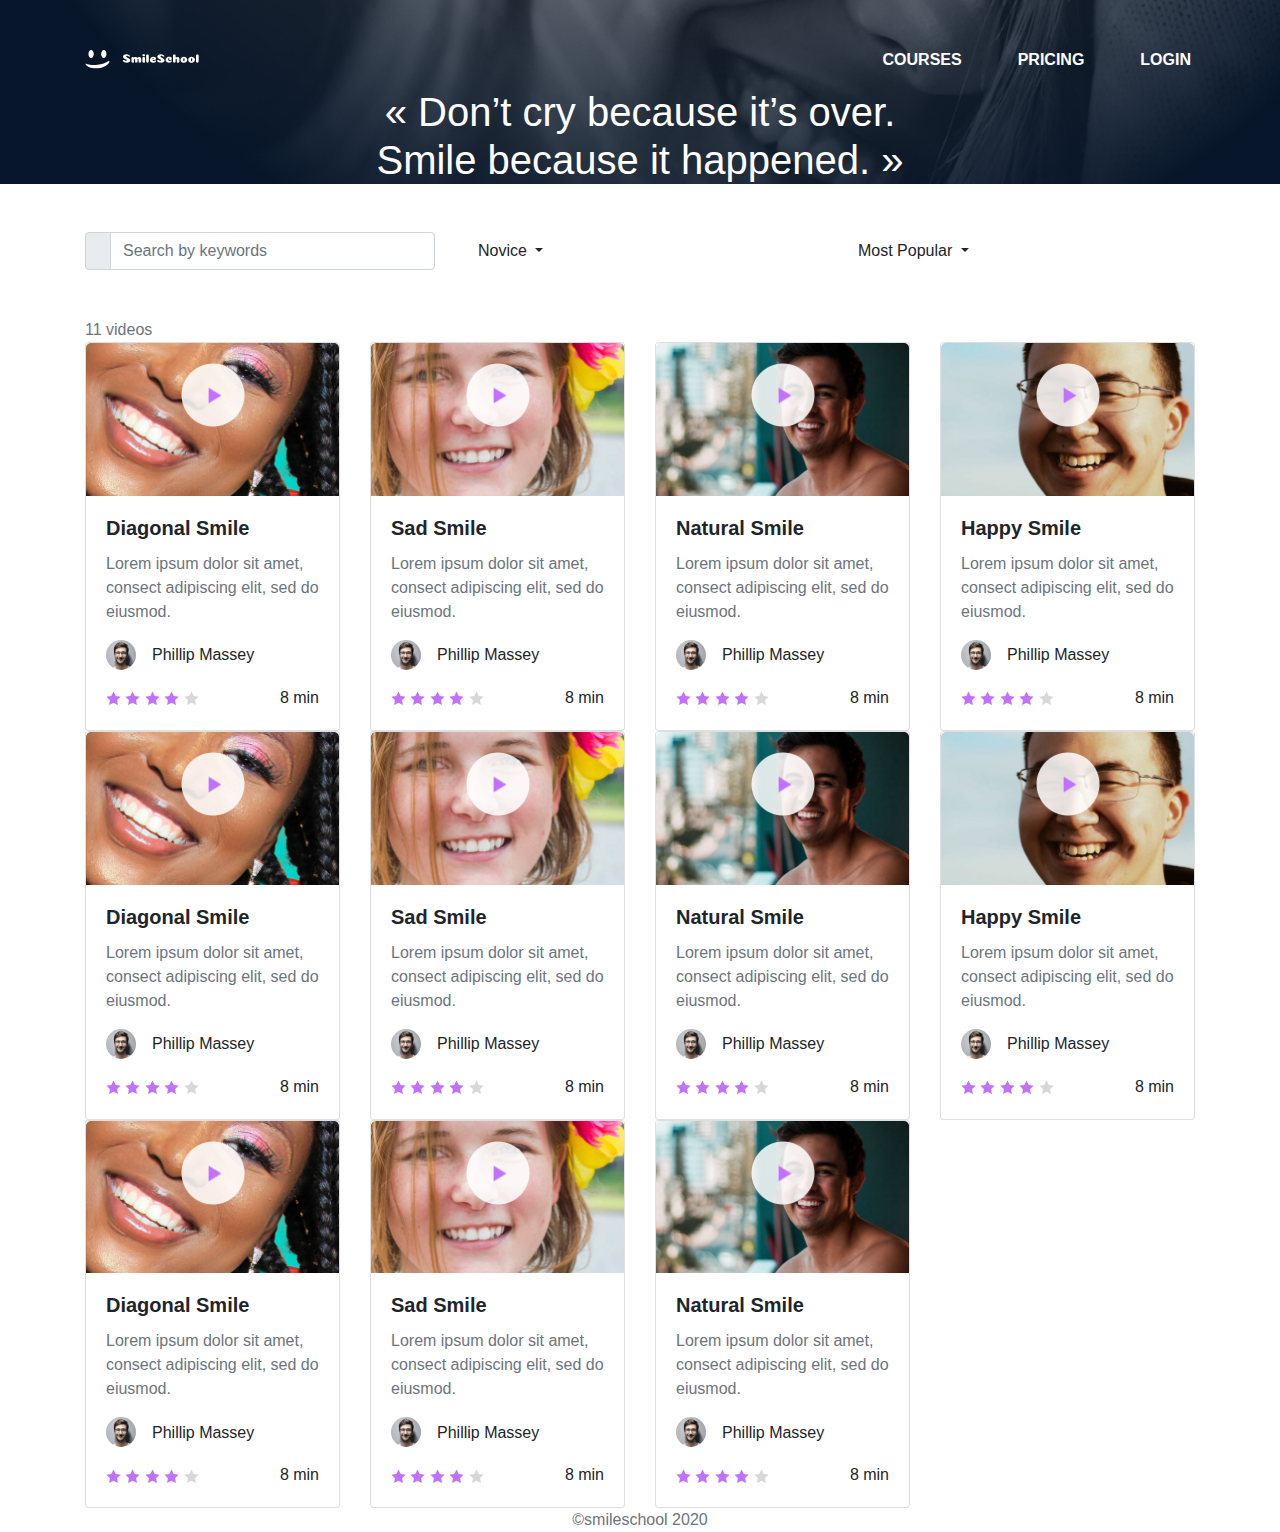
==== commit 65c440a4: "updated base.css" ====
--- a/courses.html
+++ b/courses.html
@@ -5,9 +5,10 @@
     <meta name="viewport" content="width=device-width, initial-scale=1.0" />
     <title>holberton-smiling</title>
     <!-- Custom and Font Styles  -->
-    <link rel="stylesheet" href="styles.css" />
-    <link rel="stylesheet" href="font-style.css" />
-    <link rel="icon" href="images/favicon.ico" type="image/x-icon" />
+    <link rel="stylesheet" href="dist/base.css" />
+    <link rel="stylesheet" href="dist/courses.css" />
+    <link rel="stylesheet" href="dist/fonts.css" />
+    <link rel="icon" href="assets/img/favicon.ico" type="image/x-icon" />
     <!-- Google Fonts -->
     <link
       href="https://fonts.googleapis.com/css?family=Source+Sans+Pro&display=swap"
@@ -18,24 +19,6 @@
       rel="stylesheet"
     />
 
-    <!-- Bootstrap -->
-    <script
-      src="https://code.jquery.com/jquery-3.4.1.min.js"
-      integrity="sha256-CSXorXvZcTkaix6Yvo6HppcZGetbYMGWSFlBw8HfCJo="
-      crossorigin="anonymous"
-    ></script>
-
-    <script
-      src="https://cdnjs.cloudflare.com/ajax/libs/popper.js/1.12.9/umd/popper.min.js"
-      integrity="sha384-ApNbgh9B+Y1QKtv3Rn7W3mgPxhU9K/ScQsAP7hUibX39j7fakFPskvXusvfa0b4Q"
-      crossorigin="anonymous"
-    ></script>
-    <script
-      src="https://stackpath.bootstrapcdn.com/bootstrap/4.4.1/js/bootstrap.min.js"
-      integrity="sha384-wfSDF2E50Y2D1uUdj0O3uMBJnjuUD4Ih7YwaYd1iqfktj0Uod8GCExl3Og8ifwB6"
-      crossorigin="anonymous"
-    ></script>
-
     <link
       rel="stylesheet"
       href="https://stackpath.bootstrapcdn.com/bootstrap/4.4.1/css/bootstrap.min.css"
@@ -44,7 +27,10 @@
     />
   </head>
   <body class="body">
-    <header class="header courses-header">
+    <header
+      class="header courses-header"
+      style="background-image: url('assets/img/courses-hero.jpg')"
+    >
       <div class="container">
         <nav class="navbar navbar-expand-sm navbar-dark pt-4 px-0">
           <button
@@ -65,13 +51,7 @@
             href="homepage.html"
           >
             <img
-              src="images/smile_off.png"
-              alt="navbar-logo"
-              width="37px"
-              class="mr-4 mb-3 mb-sm-0 mr-sm-3 img-fluid"
-            />
-            <img
-              src="images/logo.png"
+              src="assets/img/logo.svg"
               alt="navbar-logo-text"
               width="114px"
               class="mr-4 img-fluid"
@@ -196,13 +176,13 @@
             <div class="col-12 col-sm-4 col-lg-3 d-flex justify-content-center">
               <div class="card">
                 <img
-                  src="images/thumbnail_4.jpg"
-                  class="card-img-top"
-                  alt="Video thumbnail"
-                />
-                <div class="card-img-overlay text-center">
-                  <img
-                    src="images/play.png"
+                  src="assets/img/thumbnail_4.jpg"
+                  class="card-img-top"
+                  alt="Video thumbnail"
+                />
+                <div class="card-img-overlay text-center">
+                  <img
+                    src="assets/img/play.png"
                     alt="Play"
                     width="64px"
                     class="align-self-center play-overlay"
@@ -216,57 +196,56 @@
                   </p>
                   <div class="creator d-flex align-items-center">
                     <img
-                      src="images/profile_1.jpg"
-                      alt="Creator of
-                      Video"
-                      width="30px"
-                      class="rounded-circle"
-                    />
-                    <h6 class="pl-3 m-0 main-color">Phillip Massey</h6>
-                  </div>
-                  <div class="info pt-3 d-flex justify-content-between">
-                    <div class="rating">
-                      <img
-                        src="images/star_on.png"
-                        alt="star on"
-                        width="15px"
-                      />
-                      <img
-                        src="images/star_on.png"
-                        alt="star on"
-                        width="15px"
-                      />
-                      <img
-                        src="images/star_on.png"
-                        alt="star on"
-                        width="15px"
-                      />
-                      <img
-                        src="images/star_on.png"
-                        alt="star on"
-                        width="15px"
-                      />
-                      <img
-                        src="images/star_off.png"
-                        alt="star on"
-                        width="15px"
-                      />
-                    </div>
-                    <span class="main-color">8 min</span>
-                  </div>
-                </div>
-              </div>
-            </div>
-            <div class="col-12 col-sm-4 col-lg-3 d-flex justify-content-center">
-              <div class="card">
-                <img
-                  src="images/thumbnail_3.jpg"
-                  class="card-img-top"
-                  alt="Video thumbnail"
-                />
-                <div class="card-img-overlay text-center">
-                  <img
-                    src="images/play.png"
+                      src="assets/img/profile_1.jpg"
+                      alt="Creator of Video"
+                      width="30px"
+                      class="rounded-circle"
+                    />
+                    <h6 class="pl-3 m-0 main-color">Phillip Massey</h6>
+                  </div>
+                  <div class="info pt-3 d-flex justify-content-between">
+                    <div class="rating">
+                      <img
+                        src="assets/img/star_on.png"
+                        alt="star on"
+                        width="15px"
+                      />
+                      <img
+                        src="assets/img/star_on.png"
+                        alt="star on"
+                        width="15px"
+                      />
+                      <img
+                        src="assets/img/star_on.png"
+                        alt="star on"
+                        width="15px"
+                      />
+                      <img
+                        src="assets/img/star_on.png"
+                        alt="star on"
+                        width="15px"
+                      />
+                      <img
+                        src="assets/img/star_off.png"
+                        alt="star on"
+                        width="15px"
+                      />
+                    </div>
+                    <span class="main-color">8 min</span>
+                  </div>
+                </div>
+              </div>
+            </div>
+            <div class="col-12 col-sm-4 col-lg-3 d-flex justify-content-center">
+              <div class="card">
+                <img
+                  src="assets/img/thumbnail_3.jpg"
+                  class="card-img-top"
+                  alt="Video thumbnail"
+                />
+                <div class="card-img-overlay text-center">
+                  <img
+                    src="assets/img/play.png"
                     alt="Play"
                     width="64px"
                     class="align-self-center play-overlay"
@@ -280,57 +259,56 @@
                   </p>
                   <div class="creator d-flex align-items-center">
                     <img
-                      src="images/profile_1.jpg"
-                      alt="Creator of
-                      Video"
-                      width="30px"
-                      class="rounded-circle"
-                    />
-                    <h6 class="pl-3 m-0 main-color">Phillip Massey</h6>
-                  </div>
-                  <div class="info pt-3 d-flex justify-content-between">
-                    <div class="rating">
-                      <img
-                        src="images/star_on.png"
-                        alt="star on"
-                        width="15px"
-                      />
-                      <img
-                        src="images/star_on.png"
-                        alt="star on"
-                        width="15px"
-                      />
-                      <img
-                        src="images/star_on.png"
-                        alt="star on"
-                        width="15px"
-                      />
-                      <img
-                        src="images/star_on.png"
-                        alt="star on"
-                        width="15px"
-                      />
-                      <img
-                        src="images/star_off.png"
-                        alt="star on"
-                        width="15px"
-                      />
-                    </div>
-                    <span class="main-color">8 min</span>
-                  </div>
-                </div>
-              </div>
-            </div>
-            <div class="col-12 col-sm-4 col-lg-3 d-flex justify-content-center">
-              <div class="card">
-                <img
-                  src="images/thumbnail_1.jpg"
-                  class="card-img-top"
-                  alt="Video thumbnail"
-                />
-                <div class="card-img-overlay text-center">
-                  <img
-                    src="images/play.png"
+                      src="assets/img/profile_1.jpg"
+                      alt="Creator of Video"
+                      width="30px"
+                      class="rounded-circle"
+                    />
+                    <h6 class="pl-3 m-0 main-color">Phillip Massey</h6>
+                  </div>
+                  <div class="info pt-3 d-flex justify-content-between">
+                    <div class="rating">
+                      <img
+                        src="assets/img/star_on.png"
+                        alt="star on"
+                        width="15px"
+                      />
+                      <img
+                        src="assets/img/star_on.png"
+                        alt="star on"
+                        width="15px"
+                      />
+                      <img
+                        src="assets/img/star_on.png"
+                        alt="star on"
+                        width="15px"
+                      />
+                      <img
+                        src="assets/img/star_on.png"
+                        alt="star on"
+                        width="15px"
+                      />
+                      <img
+                        src="assets/img/star_off.png"
+                        alt="star on"
+                        width="15px"
+                      />
+                    </div>
+                    <span class="main-color">8 min</span>
+                  </div>
+                </div>
+              </div>
+            </div>
+            <div class="col-12 col-sm-4 col-lg-3 d-flex justify-content-center">
+              <div class="card">
+                <img
+                  src="assets/img/thumbnail_1.jpg"
+                  class="card-img-top"
+                  alt="Video thumbnail"
+                />
+                <div class="card-img-overlay text-center">
+                  <img
+                    src="assets/img/play.png"
                     alt="Play"
                     width="64px"
                     class="align-self-center play-overlay"
@@ -344,57 +322,56 @@
                   </p>
                   <div class="creator d-flex align-items-center">
                     <img
-                      src="images/profile_1.jpg"
-                      alt="Creator of
-                      Video"
-                      width="30px"
-                      class="rounded-circle"
-                    />
-                    <h6 class="pl-3 m-0 main-color">Phillip Massey</h6>
-                  </div>
-                  <div class="info pt-3 d-flex justify-content-between">
-                    <div class="rating">
-                      <img
-                        src="images/star_on.png"
-                        alt="star on"
-                        width="15px"
-                      />
-                      <img
-                        src="images/star_on.png"
-                        alt="star on"
-                        width="15px"
-                      />
-                      <img
-                        src="images/star_on.png"
-                        alt="star on"
-                        width="15px"
-                      />
-                      <img
-                        src="images/star_on.png"
-                        alt="star on"
-                        width="15px"
-                      />
-                      <img
-                        src="images/star_off.png"
-                        alt="star on"
-                        width="15px"
-                      />
-                    </div>
-                    <span class="main-color">8 min</span>
-                  </div>
-                </div>
-              </div>
-            </div>
-            <div class="col-12 col-sm-4 col-lg-3 d-flex justify-content-center">
-              <div class="card">
-                <img
-                  src="images/thumbnail_2.jpg"
-                  class="card-img-top"
-                  alt="Video thumbnail"
-                />
-                <div class="card-img-overlay text-center">
-                  <img
-                    src="images/play.png"
+                      src="assets/img/profile_1.jpg"
+                      alt="Creator of Video"
+                      width="30px"
+                      class="rounded-circle"
+                    />
+                    <h6 class="pl-3 m-0 main-color">Phillip Massey</h6>
+                  </div>
+                  <div class="info pt-3 d-flex justify-content-between">
+                    <div class="rating">
+                      <img
+                        src="assets/img/star_on.png"
+                        alt="star on"
+                        width="15px"
+                      />
+                      <img
+                        src="assets/img/star_on.png"
+                        alt="star on"
+                        width="15px"
+                      />
+                      <img
+                        src="assets/img/star_on.png"
+                        alt="star on"
+                        width="15px"
+                      />
+                      <img
+                        src="assets/img/star_on.png"
+                        alt="star on"
+                        width="15px"
+                      />
+                      <img
+                        src="assets/img/star_off.png"
+                        alt="star on"
+                        width="15px"
+                      />
+                    </div>
+                    <span class="main-color">8 min</span>
+                  </div>
+                </div>
+              </div>
+            </div>
+            <div class="col-12 col-sm-4 col-lg-3 d-flex justify-content-center">
+              <div class="card">
+                <img
+                  src="assets/img/thumbnail_2.jpg"
+                  class="card-img-top"
+                  alt="Video thumbnail"
+                />
+                <div class="card-img-overlay text-center">
+                  <img
+                    src="assets/img/play.png"
                     alt="Play"
                     width="64px"
                     class="align-self-center play-overlay"
@@ -408,57 +385,56 @@
                   </p>
                   <div class="creator d-flex align-items-center">
                     <img
-                      src="images/profile_1.jpg"
-                      alt="Creator of
-                      Video"
-                      width="30px"
-                      class="rounded-circle"
-                    />
-                    <h6 class="pl-3 m-0 main-color">Phillip Massey</h6>
-                  </div>
-                  <div class="info pt-3 d-flex justify-content-between">
-                    <div class="rating">
-                      <img
-                        src="images/star_on.png"
-                        alt="star on"
-                        width="15px"
-                      />
-                      <img
-                        src="images/star_on.png"
-                        alt="star on"
-                        width="15px"
-                      />
-                      <img
-                        src="images/star_on.png"
-                        alt="star on"
-                        width="15px"
-                      />
-                      <img
-                        src="images/star_on.png"
-                        alt="star on"
-                        width="15px"
-                      />
-                      <img
-                        src="images/star_off.png"
-                        alt="star on"
-                        width="15px"
-                      />
-                    </div>
-                    <span class="main-color">8 min</span>
-                  </div>
-                </div>
-              </div>
-            </div>
-            <div class="col-12 col-sm-4 col-lg-3 d-flex justify-content-center">
-              <div class="card">
-                <img
-                  src="images/thumbnail_4.jpg"
-                  class="card-img-top"
-                  alt="Video thumbnail"
-                />
-                <div class="card-img-overlay text-center">
-                  <img
-                    src="images/play.png"
+                      src="assets/img/profile_1.jpg"
+                      alt="Creator of Video"
+                      width="30px"
+                      class="rounded-circle"
+                    />
+                    <h6 class="pl-3 m-0 main-color">Phillip Massey</h6>
+                  </div>
+                  <div class="info pt-3 d-flex justify-content-between">
+                    <div class="rating">
+                      <img
+                        src="assets/img/star_on.png"
+                        alt="star on"
+                        width="15px"
+                      />
+                      <img
+                        src="assets/img/star_on.png"
+                        alt="star on"
+                        width="15px"
+                      />
+                      <img
+                        src="assets/img/star_on.png"
+                        alt="star on"
+                        width="15px"
+                      />
+                      <img
+                        src="assets/img/star_on.png"
+                        alt="star on"
+                        width="15px"
+                      />
+                      <img
+                        src="assets/img/star_off.png"
+                        alt="star on"
+                        width="15px"
+                      />
+                    </div>
+                    <span class="main-color">8 min</span>
+                  </div>
+                </div>
+              </div>
+            </div>
+            <div class="col-12 col-sm-4 col-lg-3 d-flex justify-content-center">
+              <div class="card">
+                <img
+                  src="assets/img/thumbnail_4.jpg"
+                  class="card-img-top"
+                  alt="Video thumbnail"
+                />
+                <div class="card-img-overlay text-center">
+                  <img
+                    src="assets/img/play.png"
                     alt="Play"
                     width="64px"
                     class="align-self-center play-overlay"
@@ -472,57 +448,56 @@
                   </p>
                   <div class="creator d-flex align-items-center">
                     <img
-                      src="images/profile_1.jpg"
-                      alt="Creator of
-                      Video"
-                      width="30px"
-                      class="rounded-circle"
-                    />
-                    <h6 class="pl-3 m-0 main-color">Phillip Massey</h6>
-                  </div>
-                  <div class="info pt-3 d-flex justify-content-between">
-                    <div class="rating">
-                      <img
-                        src="images/star_on.png"
-                        alt="star on"
-                        width="15px"
-                      />
-                      <img
-                        src="images/star_on.png"
-                        alt="star on"
-                        width="15px"
-                      />
-                      <img
-                        src="images/star_on.png"
-                        alt="star on"
-                        width="15px"
-                      />
-                      <img
-                        src="images/star_on.png"
-                        alt="star on"
-                        width="15px"
-                      />
-                      <img
-                        src="images/star_off.png"
-                        alt="star on"
-                        width="15px"
-                      />
-                    </div>
-                    <span class="main-color">8 min</span>
-                  </div>
-                </div>
-              </div>
-            </div>
-            <div class="col-12 col-sm-4 col-lg-3 d-flex justify-content-center">
-              <div class="card">
-                <img
-                  src="images/thumbnail_3.jpg"
-                  class="card-img-top"
-                  alt="Video thumbnail"
-                />
-                <div class="card-img-overlay text-center">
-                  <img
-                    src="images/play.png"
+                      src="assets/img/profile_1.jpg"
+                      alt="Creator of Video"
+                      width="30px"
+                      class="rounded-circle"
+                    />
+                    <h6 class="pl-3 m-0 main-color">Phillip Massey</h6>
+                  </div>
+                  <div class="info pt-3 d-flex justify-content-between">
+                    <div class="rating">
+                      <img
+                        src="assets/img/star_on.png"
+                        alt="star on"
+                        width="15px"
+                      />
+                      <img
+                        src="assets/img/star_on.png"
+                        alt="star on"
+                        width="15px"
+                      />
+                      <img
+                        src="assets/img/star_on.png"
+                        alt="star on"
+                        width="15px"
+                      />
+                      <img
+                        src="assets/img/star_on.png"
+                        alt="star on"
+                        width="15px"
+                      />
+                      <img
+                        src="assets/img/star_off.png"
+                        alt="star on"
+                        width="15px"
+                      />
+                    </div>
+                    <span class="main-color">8 min</span>
+                  </div>
+                </div>
+              </div>
+            </div>
+            <div class="col-12 col-sm-4 col-lg-3 d-flex justify-content-center">
+              <div class="card">
+                <img
+                  src="assets/img/thumbnail_3.jpg"
+                  class="card-img-top"
+                  alt="Video thumbnail"
+                />
+                <div class="card-img-overlay text-center">
+                  <img
+                    src="assets/img/play.png"
                     alt="Play"
                     width="64px"
                     class="align-self-center play-overlay"
@@ -536,57 +511,56 @@
                   </p>
                   <div class="creator d-flex align-items-center">
                     <img
-                      src="images/profile_1.jpg"
-                      alt="Creator of
-                      Video"
-                      width="30px"
-                      class="rounded-circle"
-                    />
-                    <h6 class="pl-3 m-0 main-color">Phillip Massey</h6>
-                  </div>
-                  <div class="info pt-3 d-flex justify-content-between">
-                    <div class="rating">
-                      <img
-                        src="images/star_on.png"
-                        alt="star on"
-                        width="15px"
-                      />
-                      <img
-                        src="images/star_on.png"
-                        alt="star on"
-                        width="15px"
-                      />
-                      <img
-                        src="images/star_on.png"
-                        alt="star on"
-                        width="15px"
-                      />
-                      <img
-                        src="images/star_on.png"
-                        alt="star on"
-                        width="15px"
-                      />
-                      <img
-                        src="images/star_off.png"
-                        alt="star on"
-                        width="15px"
-                      />
-                    </div>
-                    <span class="main-color">8 min</span>
-                  </div>
-                </div>
-              </div>
-            </div>
-            <div class="col-12 col-sm-4 col-lg-3 d-flex justify-content-center">
-              <div class="card">
-                <img
-                  src="images/thumbnail_1.jpg"
-                  class="card-img-top"
-                  alt="Video thumbnail"
-                />
-                <div class="card-img-overlay text-center">
-                  <img
-                    src="images/play.png"
+                      src="assets/img/profile_1.jpg"
+                      alt="Creator of Video"
+                      width="30px"
+                      class="rounded-circle"
+                    />
+                    <h6 class="pl-3 m-0 main-color">Phillip Massey</h6>
+                  </div>
+                  <div class="info pt-3 d-flex justify-content-between">
+                    <div class="rating">
+                      <img
+                        src="assets/img/star_on.png"
+                        alt="star on"
+                        width="15px"
+                      />
+                      <img
+                        src="assets/img/star_on.png"
+                        alt="star on"
+                        width="15px"
+                      />
+                      <img
+                        src="assets/img/star_on.png"
+                        alt="star on"
+                        width="15px"
+                      />
+                      <img
+                        src="assets/img/star_on.png"
+                        alt="star on"
+                        width="15px"
+                      />
+                      <img
+                        src="assets/img/star_off.png"
+                        alt="star on"
+                        width="15px"
+                      />
+                    </div>
+                    <span class="main-color">8 min</span>
+                  </div>
+                </div>
+              </div>
+            </div>
+            <div class="col-12 col-sm-4 col-lg-3 d-flex justify-content-center">
+              <div class="card">
+                <img
+                  src="assets/img/thumbnail_1.jpg"
+                  class="card-img-top"
+                  alt="Video thumbnail"
+                />
+                <div class="card-img-overlay text-center">
+                  <img
+                    src="assets/img/play.png"
                     alt="Play"
                     width="64px"
                     class="align-self-center play-overlay"
@@ -600,57 +574,56 @@
                   </p>
                   <div class="creator d-flex align-items-center">
                     <img
-                      src="images/profile_1.jpg"
-                      alt="Creator of
-                      Video"
-                      width="30px"
-                      class="rounded-circle"
-                    />
-                    <h6 class="pl-3 m-0 main-color">Phillip Massey</h6>
-                  </div>
-                  <div class="info pt-3 d-flex justify-content-between">
-                    <div class="rating">
-                      <img
-                        src="images/star_on.png"
-                        alt="star on"
-                        width="15px"
-                      />
-                      <img
-                        src="images/star_on.png"
-                        alt="star on"
-                        width="15px"
-                      />
-                      <img
-                        src="images/star_on.png"
-                        alt="star on"
-                        width="15px"
-                      />
-                      <img
-                        src="images/star_on.png"
-                        alt="star on"
-                        width="15px"
-                      />
-                      <img
-                        src="images/star_off.png"
-                        alt="star on"
-                        width="15px"
-                      />
-                    </div>
-                    <span class="main-color">8 min</span>
-                  </div>
-                </div>
-              </div>
-            </div>
-            <div class="col-12 col-sm-4 col-lg-3 d-flex justify-content-center">
-              <div class="card">
-                <img
-                  src="images/thumbnail_2.jpg"
-                  class="card-img-top"
-                  alt="Video thumbnail"
-                />
-                <div class="card-img-overlay text-center">
-                  <img
-                    src="images/play.png"
+                      src="assets/img/profile_1.jpg"
+                      alt="Creator of Video"
+                      width="30px"
+                      class="rounded-circle"
+                    />
+                    <h6 class="pl-3 m-0 main-color">Phillip Massey</h6>
+                  </div>
+                  <div class="info pt-3 d-flex justify-content-between">
+                    <div class="rating">
+                      <img
+                        src="assets/img/star_on.png"
+                        alt="star on"
+                        width="15px"
+                      />
+                      <img
+                        src="assets/img/star_on.png"
+                        alt="star on"
+                        width="15px"
+                      />
+                      <img
+                        src="assets/img/star_on.png"
+                        alt="star on"
+                        width="15px"
+                      />
+                      <img
+                        src="assets/img/star_on.png"
+                        alt="star on"
+                        width="15px"
+                      />
+                      <img
+                        src="assets/img/star_off.png"
+                        alt="star on"
+                        width="15px"
+                      />
+                    </div>
+                    <span class="main-color">8 min</span>
+                  </div>
+                </div>
+              </div>
+            </div>
+            <div class="col-12 col-sm-4 col-lg-3 d-flex justify-content-center">
+              <div class="card">
+                <img
+                  src="assets/img/thumbnail_2.jpg"
+                  class="card-img-top"
+                  alt="Video thumbnail"
+                />
+                <div class="card-img-overlay text-center">
+                  <img
+                    src="assets/img/play.png"
                     alt="Play"
                     width="64px"
                     class="align-self-center play-overlay"
@@ -664,57 +637,56 @@
                   </p>
                   <div class="creator d-flex align-items-center">
                     <img
-                      src="images/profile_1.jpg"
-                      alt="Creator of
-                      Video"
-                      width="30px"
-                      class="rounded-circle"
-                    />
-                    <h6 class="pl-3 m-0 main-color">Phillip Massey</h6>
-                  </div>
-                  <div class="info pt-3 d-flex justify-content-between">
-                    <div class="rating">
-                      <img
-                        src="images/star_on.png"
-                        alt="star on"
-                        width="15px"
-                      />
-                      <img
-                        src="images/star_on.png"
-                        alt="star on"
-                        width="15px"
-                      />
-                      <img
-                        src="images/star_on.png"
-                        alt="star on"
-                        width="15px"
-                      />
-                      <img
-                        src="images/star_on.png"
-                        alt="star on"
-                        width="15px"
-                      />
-                      <img
-                        src="images/star_off.png"
-                        alt="star on"
-                        width="15px"
-                      />
-                    </div>
-                    <span class="main-color">8 min</span>
-                  </div>
-                </div>
-              </div>
-            </div>
-            <div class="col-12 col-sm-4 col-lg-3 d-flex justify-content-center">
-              <div class="card">
-                <img
-                  src="images/thumbnail_4.jpg"
-                  class="card-img-top"
-                  alt="Video thumbnail"
-                />
-                <div class="card-img-overlay text-center">
-                  <img
-                    src="images/play.png"
+                      src="assets/img/profile_1.jpg"
+                      alt="Creator of Video"
+                      width="30px"
+                      class="rounded-circle"
+                    />
+                    <h6 class="pl-3 m-0 main-color">Phillip Massey</h6>
+                  </div>
+                  <div class="info pt-3 d-flex justify-content-between">
+                    <div class="rating">
+                      <img
+                        src="assets/img/star_on.png"
+                        alt="star on"
+                        width="15px"
+                      />
+                      <img
+                        src="assets/img/star_on.png"
+                        alt="star on"
+                        width="15px"
+                      />
+                      <img
+                        src="assets/img/star_on.png"
+                        alt="star on"
+                        width="15px"
+                      />
+                      <img
+                        src="assets/img/star_on.png"
+                        alt="star on"
+                        width="15px"
+                      />
+                      <img
+                        src="assets/img/star_off.png"
+                        alt="star on"
+                        width="15px"
+                      />
+                    </div>
+                    <span class="main-color">8 min</span>
+                  </div>
+                </div>
+              </div>
+            </div>
+            <div class="col-12 col-sm-4 col-lg-3 d-flex justify-content-center">
+              <div class="card">
+                <img
+                  src="assets/img/thumbnail_4.jpg"
+                  class="card-img-top"
+                  alt="Video thumbnail"
+                />
+                <div class="card-img-overlay text-center">
+                  <img
+                    src="assets/img/play.png"
                     alt="Play"
                     width="64px"
                     class="align-self-center play-overlay"
@@ -728,57 +700,56 @@
                   </p>
                   <div class="creator d-flex align-items-center">
                     <img
-                      src="images/profile_1.jpg"
-                      alt="Creator of
-                      Video"
-                      width="30px"
-                      class="rounded-circle"
-                    />
-                    <h6 class="pl-3 m-0 main-color">Phillip Massey</h6>
-                  </div>
-                  <div class="info pt-3 d-flex justify-content-between">
-                    <div class="rating">
-                      <img
-                        src="images/star_on.png"
-                        alt="star on"
-                        width="15px"
-                      />
-                      <img
-                        src="images/star_on.png"
-                        alt="star on"
-                        width="15px"
-                      />
-                      <img
-                        src="images/star_on.png"
-                        alt="star on"
-                        width="15px"
-                      />
-                      <img
-                        src="images/star_on.png"
-                        alt="star on"
-                        width="15px"
-                      />
-                      <img
-                        src="images/star_off.png"
-                        alt="star on"
-                        width="15px"
-                      />
-                    </div>
-                    <span class="main-color">8 min</span>
-                  </div>
-                </div>
-              </div>
-            </div>
-            <div class="col-12 col-sm-4 col-lg-3 d-flex justify-content-center">
-              <div class="card">
-                <img
-                  src="images/thumbnail_3.jpg"
-                  class="card-img-top"
-                  alt="Video thumbnail"
-                />
-                <div class="card-img-overlay text-center">
-                  <img
-                    src="images/play.png"
+                      src="assets/img/profile_1.jpg"
+                      alt="Creator of Video"
+                      width="30px"
+                      class="rounded-circle"
+                    />
+                    <h6 class="pl-3 m-0 main-color">Phillip Massey</h6>
+                  </div>
+                  <div class="info pt-3 d-flex justify-content-between">
+                    <div class="rating">
+                      <img
+                        src="assets/img/star_on.png"
+                        alt="star on"
+                        width="15px"
+                      />
+                      <img
+                        src="assets/img/star_on.png"
+                        alt="star on"
+                        width="15px"
+                      />
+                      <img
+                        src="assets/img/star_on.png"
+                        alt="star on"
+                        width="15px"
+                      />
+                      <img
+                        src="assets/img/star_on.png"
+                        alt="star on"
+                        width="15px"
+                      />
+                      <img
+                        src="assets/img/star_off.png"
+                        alt="star on"
+                        width="15px"
+                      />
+                    </div>
+                    <span class="main-color">8 min</span>
+                  </div>
+                </div>
+              </div>
+            </div>
+            <div class="col-12 col-sm-4 col-lg-3 d-flex justify-content-center">
+              <div class="card">
+                <img
+                  src="assets/img/thumbnail_3.jpg"
+                  class="card-img-top"
+                  alt="Video thumbnail"
+                />
+                <div class="card-img-overlay text-center">
+                  <img
+                    src="assets/img/play.png"
                     alt="Play"
                     width="64px"
                     class="align-self-center play-overlay"
@@ -792,57 +763,56 @@
                   </p>
                   <div class="creator d-flex align-items-center">
                     <img
-                      src="images/profile_1.jpg"
-                      alt="Creator of
-                      Video"
-                      width="30px"
-                      class="rounded-circle"
-                    />
-                    <h6 class="pl-3 m-0 main-color">Phillip Massey</h6>
-                  </div>
-                  <div class="info pt-3 d-flex justify-content-between">
-                    <div class="rating">
-                      <img
-                        src="images/star_on.png"
-                        alt="star on"
-                        width="15px"
-                      />
-                      <img
-                        src="images/star_on.png"
-                        alt="star on"
-                        width="15px"
-                      />
-                      <img
-                        src="images/star_on.png"
-                        alt="star on"
-                        width="15px"
-                      />
-                      <img
-                        src="images/star_on.png"
-                        alt="star on"
-                        width="15px"
-                      />
-                      <img
-                        src="images/star_off.png"
-                        alt="star on"
-                        width="15px"
-                      />
-                    </div>
-                    <span class="main-color">8 min</span>
-                  </div>
-                </div>
-              </div>
-            </div>
-            <div class="col-12 col-sm-4 col-lg-3 d-flex justify-content-center">
-              <div class="card">
-                <img
-                  src="images/thumbnail_1.jpg"
-                  class="card-img-top"
-                  alt="Video thumbnail"
-                />
-                <div class="card-img-overlay text-center">
-                  <img
-                    src="images/play.png"
+                      src="assets/img/profile_1.jpg"
+                      alt="Creator of Video"
+                      width="30px"
+                      class="rounded-circle"
+                    />
+                    <h6 class="pl-3 m-0 main-color">Phillip Massey</h6>
+                  </div>
+                  <div class="info pt-3 d-flex justify-content-between">
+                    <div class="rating">
+                      <img
+                        src="assets/img/star_on.png"
+                        alt="star on"
+                        width="15px"
+                      />
+                      <img
+                        src="assets/img/star_on.png"
+                        alt="star on"
+                        width="15px"
+                      />
+                      <img
+                        src="assets/img/star_on.png"
+                        alt="star on"
+                        width="15px"
+                      />
+                      <img
+                        src="assets/img/star_on.png"
+                        alt="star on"
+                        width="15px"
+                      />
+                      <img
+                        src="assets/img/star_off.png"
+                        alt="star on"
+                        width="15px"
+                      />
+                    </div>
+                    <span class="main-color">8 min</span>
+                  </div>
+                </div>
+              </div>
+            </div>
+            <div class="col-12 col-sm-4 col-lg-3 d-flex justify-content-center">
+              <div class="card">
+                <img
+                  src="assets/img/thumbnail_1.jpg"
+                  class="card-img-top"
+                  alt="Video thumbnail"
+                />
+                <div class="card-img-overlay text-center">
+                  <img
+                    src="assets/img/play.png"
                     alt="Play"
                     width="64px"
                     class="align-self-center play-overlay"
@@ -856,38 +826,37 @@
                   </p>
                   <div class="creator d-flex align-items-center">
                     <img
-                      src="images/profile_1.jpg"
-                      alt="Creator of
-                      Video"
-                      width="30px"
-                      class="rounded-circle"
-                    />
-                    <h6 class="pl-3 m-0 main-color">Phillip Massey</h6>
-                  </div>
-                  <div class="info pt-3 d-flex justify-content-between">
-                    <div class="rating">
-                      <img
-                        src="images/star_on.png"
-                        alt="star on"
-                        width="15px"
-                      />
-                      <img
-                        src="images/star_on.png"
-                        alt="star on"
-                        width="15px"
-                      />
-                      <img
-                        src="images/star_on.png"
-                        alt="star on"
-                        width="15px"
-                      />
-                      <img
-                        src="images/star_on.png"
-                        alt="star on"
-                        width="15px"
-                      />
-                      <img
-                        src="images/star_off.png"
+                      src="assets/img/profile_1.jpg"
+                      alt="Creator of Video"
+                      width="30px"
+                      class="rounded-circle"
+                    />
+                    <h6 class="pl-3 m-0 main-color">Phillip Massey</h6>
+                  </div>
+                  <div class="info pt-3 d-flex justify-content-between">
+                    <div class="rating">
+                      <img
+                        src="assets/img/star_on.png"
+                        alt="star on"
+                        width="15px"
+                      />
+                      <img
+                        src="assets/img/star_on.png"
+                        alt="star on"
+                        width="15px"
+                      />
+                      <img
+                        src="assets/img/star_on.png"
+                        alt="star on"
+                        width="15px"
+                      />
+                      <img
+                        src="assets/img/star_on.png"
+                        alt="star on"
+                        width="15px"
+                      />
+                      <img
+                        src="assets/img/star_off.png"
                         alt="star on"
                         width="15px"
                       />
@@ -909,13 +878,7 @@
           >
             <div class="footer-logo">
               <img
-                src="images/smile_off.png"
-                alt="navbar-logo"
-                width="37px"
-                class="mr-4 mb-3 mb-sm-0 mr-sm-3 img-fluid"
-              />
-              <img
-                src="images/logo.png"
+                src="assets/img/logo.svg"
                 alt="navbar-logo-text"
                 width="114px"
                 class="mr-4 img-fluid"
@@ -964,5 +927,23 @@
         </div>
       </div>
     </footer>
+
+    <!-- Bootstrap Scripts -->
+    <script
+      src="https://code.jquery.com/jquery-3.4.1.min.js"
+      integrity="sha256-CSXorXvZcTkaix6Yvo6HppcZGetbYMGWSFlBw8HfCJo="
+      crossorigin="anonymous"
+    ></script>
+
+    <script
+      src="https://cdnjs.cloudflare.com/ajax/libs/popper.js/1.12.9/umd/popper.min.js"
+      integrity="sha384-ApNbgh9B+Y1QKtv3Rn7W3mgPxhU9K/ScQsAP7hUibX39j7fakFPskvXusvfa0b4Q"
+      crossorigin="anonymous"
+    ></script>
+    <script
+      src="https://stackpath.bootstrapcdn.com/bootstrap/4.4.1/js/bootstrap.min.js"
+      integrity="sha384-wfSDF2E50Y2D1uUdj0O3uMBJnjuUD4Ih7YwaYd1iqfktj0Uod8GCExl3Og8ifwB6"
+      crossorigin="anonymous"
+    ></script>
   </body>
 </html>
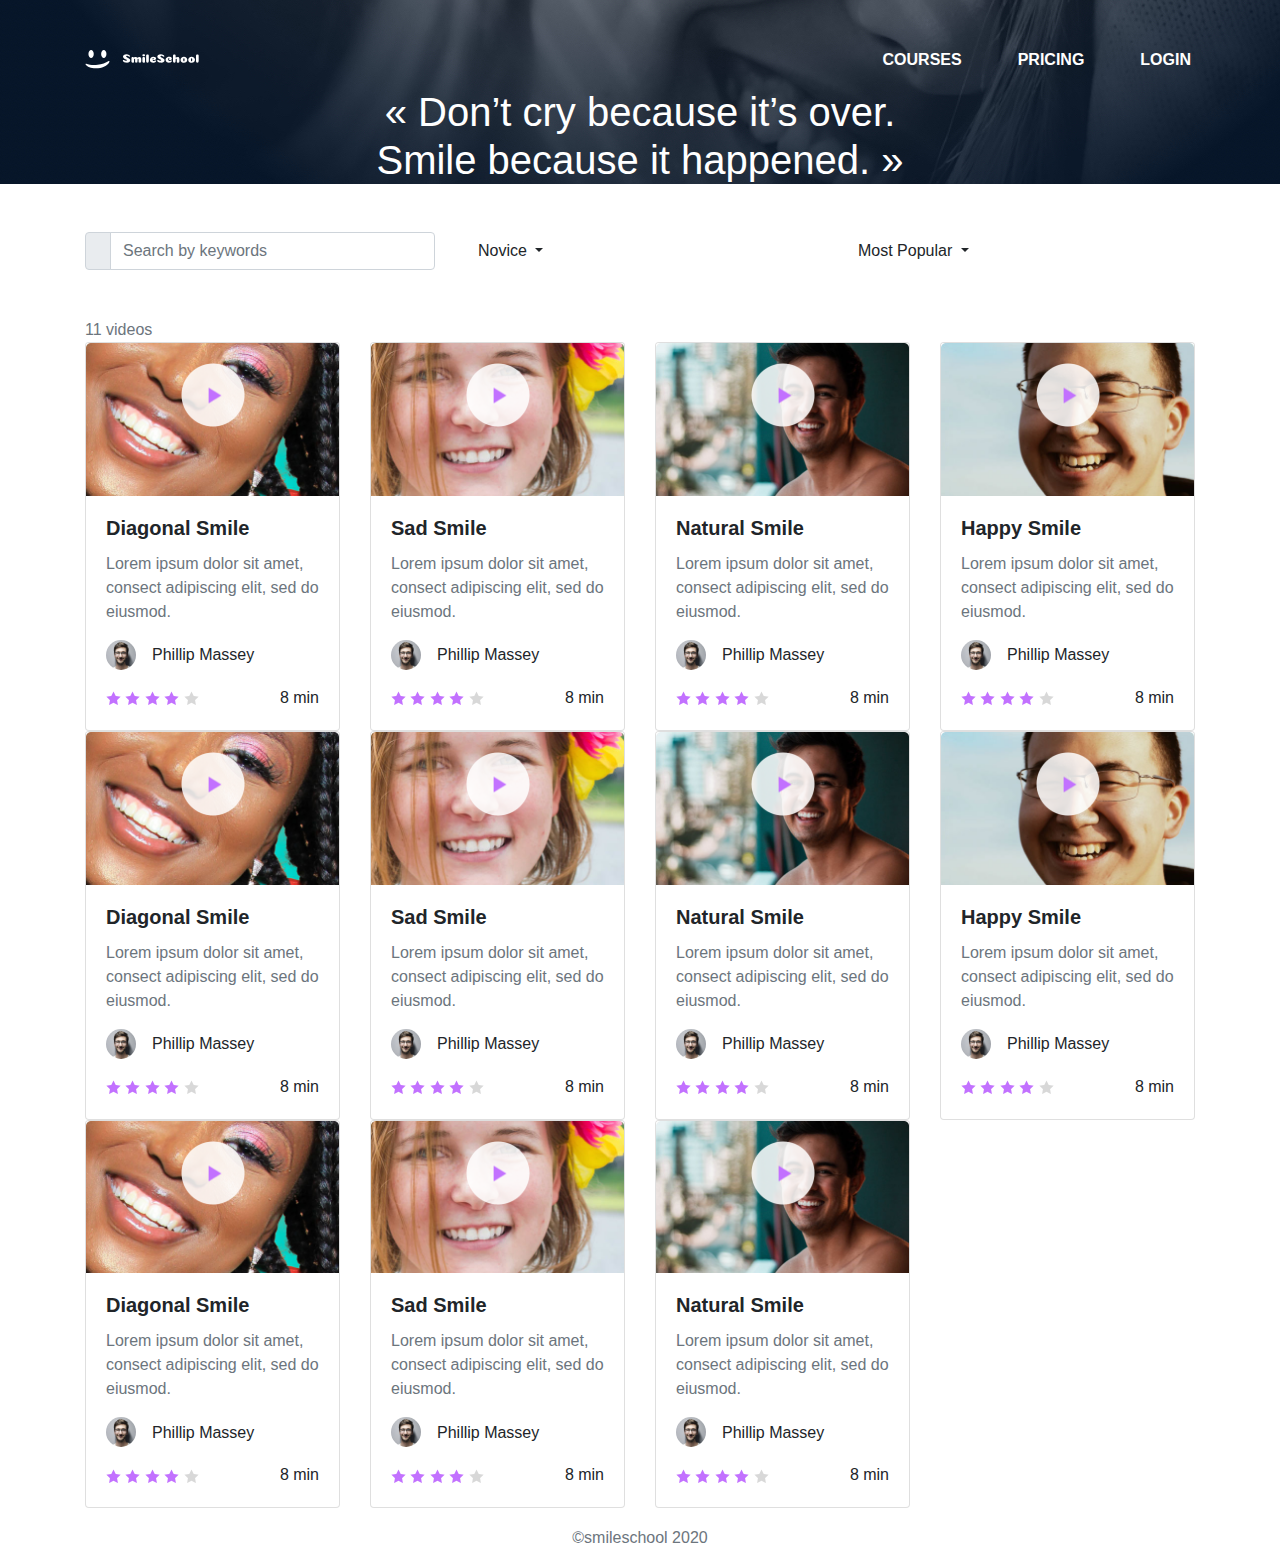
==== commit 0ad636e9: "updated footer" ====
--- a/courses.html
+++ b/courses.html
@@ -871,62 +871,76 @@
       </section>
     </main>
     <footer class="footer d-flex align-items-center justify-content-center">
-      <div class="container">
-        <div class="row d-flex align-items-center flex-column flex-sm-row">
-          <div
-            class="col footer-item d-flex justify-content-center justify-content-sm-start"
-          >
-            <div class="footer-logo">
-              <img
-                src="assets/img/logo.svg"
-                alt="navbar-logo-text"
-                width="114px"
-                class="mr-4 img-fluid"
-              />
-            </div>
-          </div>
-          <div
-            class="col d-flex align-items-end align-self-sm-end justify-content-center order-2 order-sm-0 footer-item"
-          >
-            <div class="trademark text-muted">
-              <span>©smileschool 2020</span>
-            </div>
-          </div>
-          <div
-            class="col d-flex align-items-center align-items-sm-end justify-content-center justify-content-sm-end footer-item"
-          >
-            <div class="social">
-              <ul class="social nav">
-                <li class="social-item facebook-icon">
-                  <a
-                    href="https://www.facebook.com/HolbertonSchool/"
-                    class="social-link"
-                    aria-label="Facebook"
-                    ><span class="holberton_school-icon-ic_facebook"></span
-                  ></a>
-                </li>
-                <li class="social-item twitter-icon">
-                  <a
-                    href="https://twitter.com/holbertonschool"
-                    class="social-link"
-                    aria-label="Twitter"
-                    ><span class="holberton_school-icon-ic_twitter"></span
-                  ></a>
-                </li>
-                <li class="social-item instagram-icon">
-                  <a
-                    href="https://www.instagram.com/holbertonschool/"
-                    class="social-link"
-                    aria-label="Instagram"
-                    ><span class="holberton_school-icon-ic_instagram"></span
-                  ></a>
-                </li>
-              </ul>
-            </div>
-          </div>
+  <div class="container">
+    <div class="row d-flex align-items-center flex-column flex-sm-row">
+      <div
+        class="col-12 col-sm-4 d-flex justify-content-center justify-content-sm-start footer-item"
+      >
+        <img
+          src="assets/img/logo.svg"
+          alt="SmileSchool Logo"
+          width="150px"
+          class="mr-4 img-fluid"
+        />
+      </div>
+      <div
+        class="col-12 col-sm-4 d-flex align-items-center justify-content-center order-2 order-sm-0 footer-item"
+      >
+        <div class="trademark text-muted">
+          <span>©smileschool 2020</span>
         </div>
       </div>
-    </footer>
+      <div
+        class="col-12 col-sm-4 d-flex align-items-center justify-content-center justify-content-sm-end footer-item"
+      >
+        <div class="social">
+          <ul class="social nav">
+            <li class="social-item">
+              <a
+                href="https://www.facebook.com/HolbertonSchool/"
+                class="social-link"
+                aria-label="Facebook"
+              >
+                <img
+                  src="assets/img/facebook.svg"
+                  alt="Facebook"
+                  class="social-icon"
+                />
+              </a>
+            </li>
+            <li class="social-item">
+              <a
+                href="https://twitter.com/holbertonschool"
+                class="social-link"
+                aria-label="Twitter"
+              >
+                <img
+                  src="assets/img/twitter.svg"
+                  alt="Twitter"
+                  class="social-icon"
+                />
+              </a>
+            </li>
+            <li class="social-item">
+              <a
+                href="https://www.instagram.com/holbertonschool/"
+                class="social-link"
+                aria-label="Instagram"
+              >
+                <img
+                  src="assets/img/instagram.svg"
+                  alt="Instagram"
+                  class="social-icon"
+                />
+              </a>
+            </li>
+          </ul>
+        </div>
+      </div>
+    </div>
+  </div>
+</footer>
+
 
     <!-- Bootstrap Scripts -->
     <script
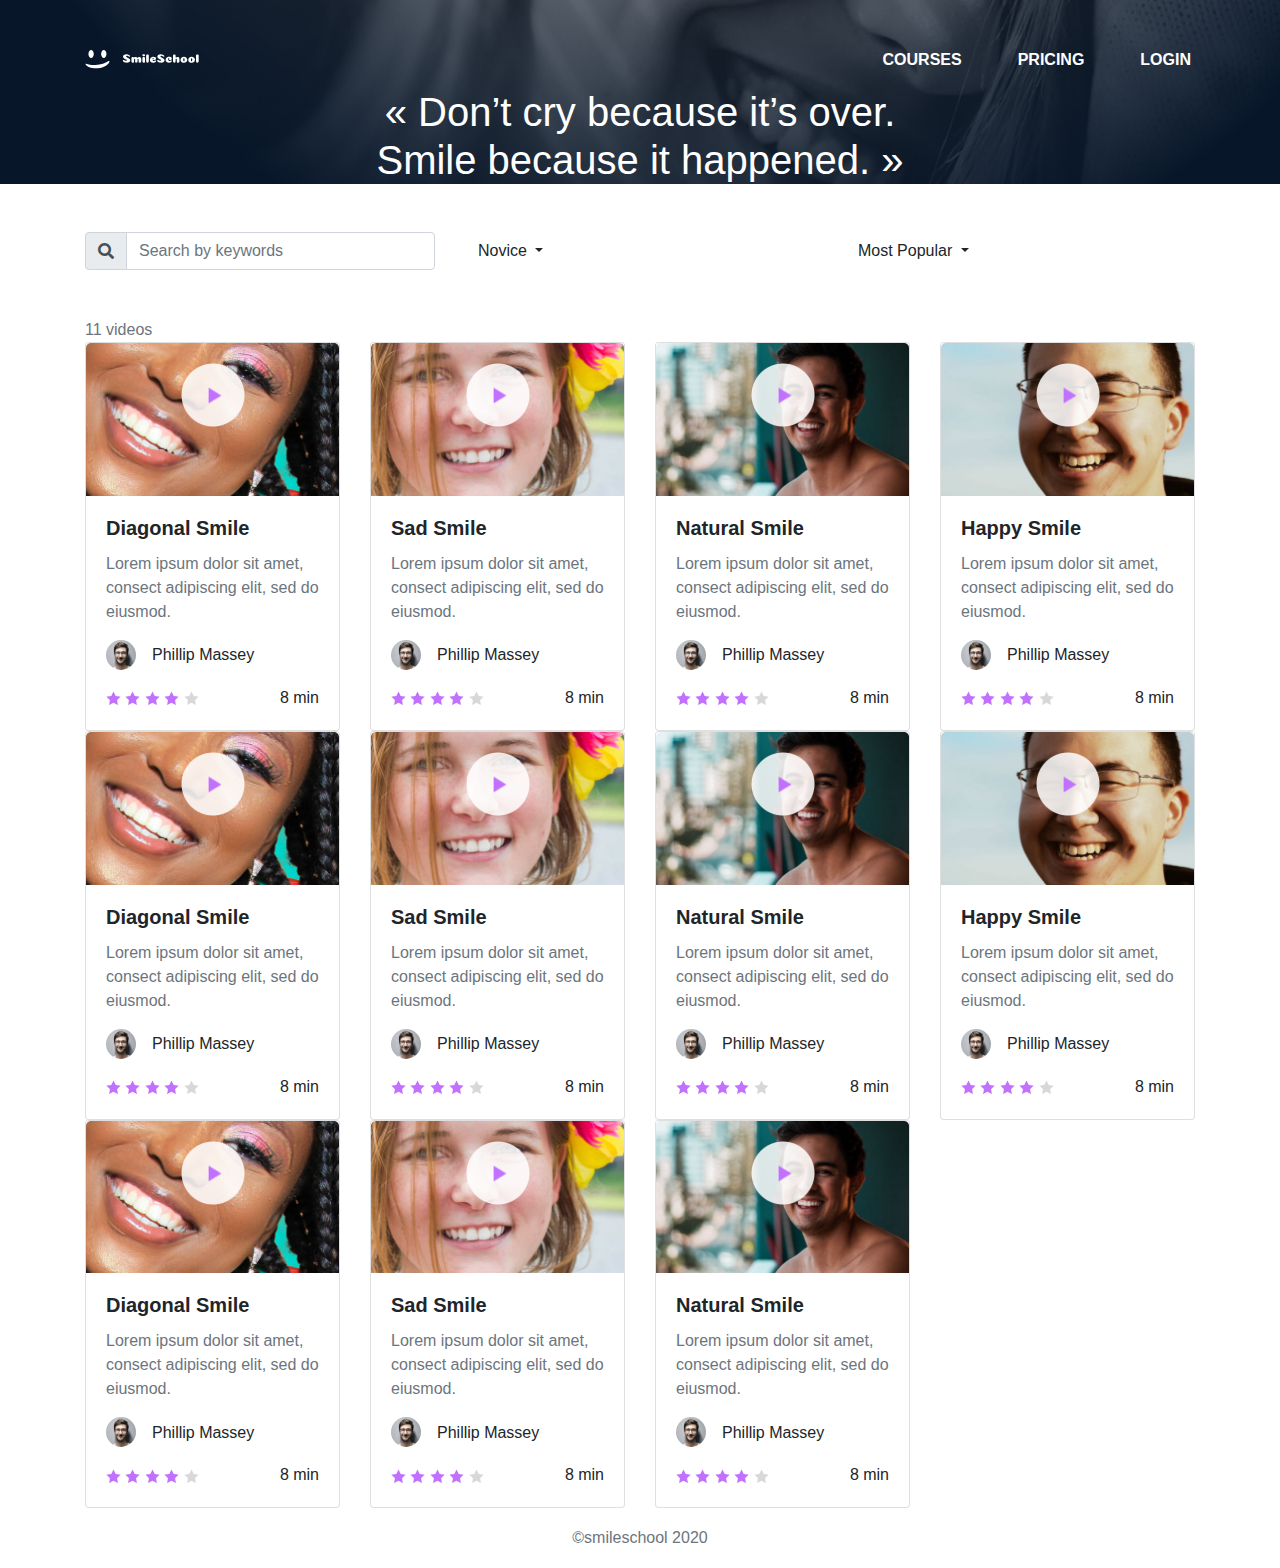
==== commit 41f6c971: "updated courses with icon" ====
--- a/courses.html
+++ b/courses.html
@@ -9,6 +9,10 @@
     <link rel="stylesheet" href="dist/courses.css" />
     <link rel="stylesheet" href="dist/fonts.css" />
     <link rel="icon" href="assets/img/favicon.ico" type="image/x-icon" />
+    <link
+      rel="stylesheet"
+      href="https://cdnjs.cloudflare.com/ajax/libs/font-awesome/5.15.4/css/all.min.css"
+    />
     <!-- Google Fonts -->
     <link
       href="https://fonts.googleapis.com/css?family=Source+Sans+Pro&display=swap"
@@ -48,7 +52,7 @@
           </button>
           <a
             class="navbar-brand mx-auto d-flex flex-column flex-sm-row align-items-center mt-3"
-            href="homepage.html"
+            href="index.html"
           >
             <img
               src="assets/img/logo.svg"
@@ -70,7 +74,7 @@
                 >
               </li>
               <li class="nav-item">
-                <a class="nav-link text-white px-1" href="#">LOGIN</a>
+                <a class="nav-link text-white px-1" href="index.html">LOGIN</a>
               </li>
             </ul>
           </div>
@@ -97,9 +101,9 @@
 
               <div class="input-group mb-sm-4">
                 <div class="input-group-prepend">
-                  <span
-                    class="input-group-text holberton_school-icon-search_1"
-                  ></span>
+                  <span class="input-group-text">
+                    <i class="fas fa-search"></i>
+                  </span>
                 </div>
                 <input
                   type="text"
@@ -871,76 +875,75 @@
       </section>
     </main>
     <footer class="footer d-flex align-items-center justify-content-center">
-  <div class="container">
-    <div class="row d-flex align-items-center flex-column flex-sm-row">
-      <div
-        class="col-12 col-sm-4 d-flex justify-content-center justify-content-sm-start footer-item"
-      >
-        <img
-          src="assets/img/logo.svg"
-          alt="SmileSchool Logo"
-          width="150px"
-          class="mr-4 img-fluid"
-        />
-      </div>
-      <div
-        class="col-12 col-sm-4 d-flex align-items-center justify-content-center order-2 order-sm-0 footer-item"
-      >
-        <div class="trademark text-muted">
-          <span>©smileschool 2020</span>
+      <div class="container">
+        <div class="row d-flex align-items-center flex-column flex-sm-row">
+          <div
+            class="col-12 col-sm-4 d-flex justify-content-center justify-content-sm-start footer-item"
+          >
+            <img
+              src="assets/img/logo.svg"
+              alt="SmileSchool Logo"
+              width="150px"
+              class="mr-4 img-fluid"
+            />
+          </div>
+          <div
+            class="col-12 col-sm-4 d-flex align-items-center justify-content-center order-2 order-sm-0 footer-item"
+          >
+            <div class="trademark text-muted">
+              <span>©smileschool 2020</span>
+            </div>
+          </div>
+          <div
+            class="col-12 col-sm-4 d-flex align-items-center justify-content-center justify-content-sm-end footer-item"
+          >
+            <div class="social">
+              <ul class="social nav">
+                <li class="social-item">
+                  <a
+                    href="https://www.facebook.com/HolbertonSchool/"
+                    class="social-link"
+                    aria-label="Facebook"
+                  >
+                    <img
+                      src="assets/img/facebook.svg"
+                      alt="Facebook"
+                      class="social-icon"
+                    />
+                  </a>
+                </li>
+                <li class="social-item">
+                  <a
+                    href="https://twitter.com/holbertonschool"
+                    class="social-link"
+                    aria-label="Twitter"
+                  >
+                    <img
+                      src="assets/img/twitter.svg"
+                      alt="Twitter"
+                      class="social-icon"
+                    />
+                  </a>
+                </li>
+                <li class="social-item">
+                  <a
+                    href="https://www.instagram.com/holbertonschool/"
+                    class="social-link"
+                    aria-label="Instagram"
+                  >
+                    <img
+                      src="assets/img/instagram.svg"
+                      alt="Instagram"
+                      class="social-icon"
+                    />
+                  </a>
+                </li>
+              </ul>
+            </div>
+          </div>
         </div>
       </div>
-      <div
-        class="col-12 col-sm-4 d-flex align-items-center justify-content-center justify-content-sm-end footer-item"
-      >
-        <div class="social">
-          <ul class="social nav">
-            <li class="social-item">
-              <a
-                href="https://www.facebook.com/HolbertonSchool/"
-                class="social-link"
-                aria-label="Facebook"
-              >
-                <img
-                  src="assets/img/facebook.svg"
-                  alt="Facebook"
-                  class="social-icon"
-                />
-              </a>
-            </li>
-            <li class="social-item">
-              <a
-                href="https://twitter.com/holbertonschool"
-                class="social-link"
-                aria-label="Twitter"
-              >
-                <img
-                  src="assets/img/twitter.svg"
-                  alt="Twitter"
-                  class="social-icon"
-                />
-              </a>
-            </li>
-            <li class="social-item">
-              <a
-                href="https://www.instagram.com/holbertonschool/"
-                class="social-link"
-                aria-label="Instagram"
-              >
-                <img
-                  src="assets/img/instagram.svg"
-                  alt="Instagram"
-                  class="social-icon"
-                />
-              </a>
-            </li>
-          </ul>
-        </div>
-      </div>
-    </div>
-  </div>
-</footer>
-
+    </footer>
 
     <!-- Bootstrap Scripts -->
     <script
